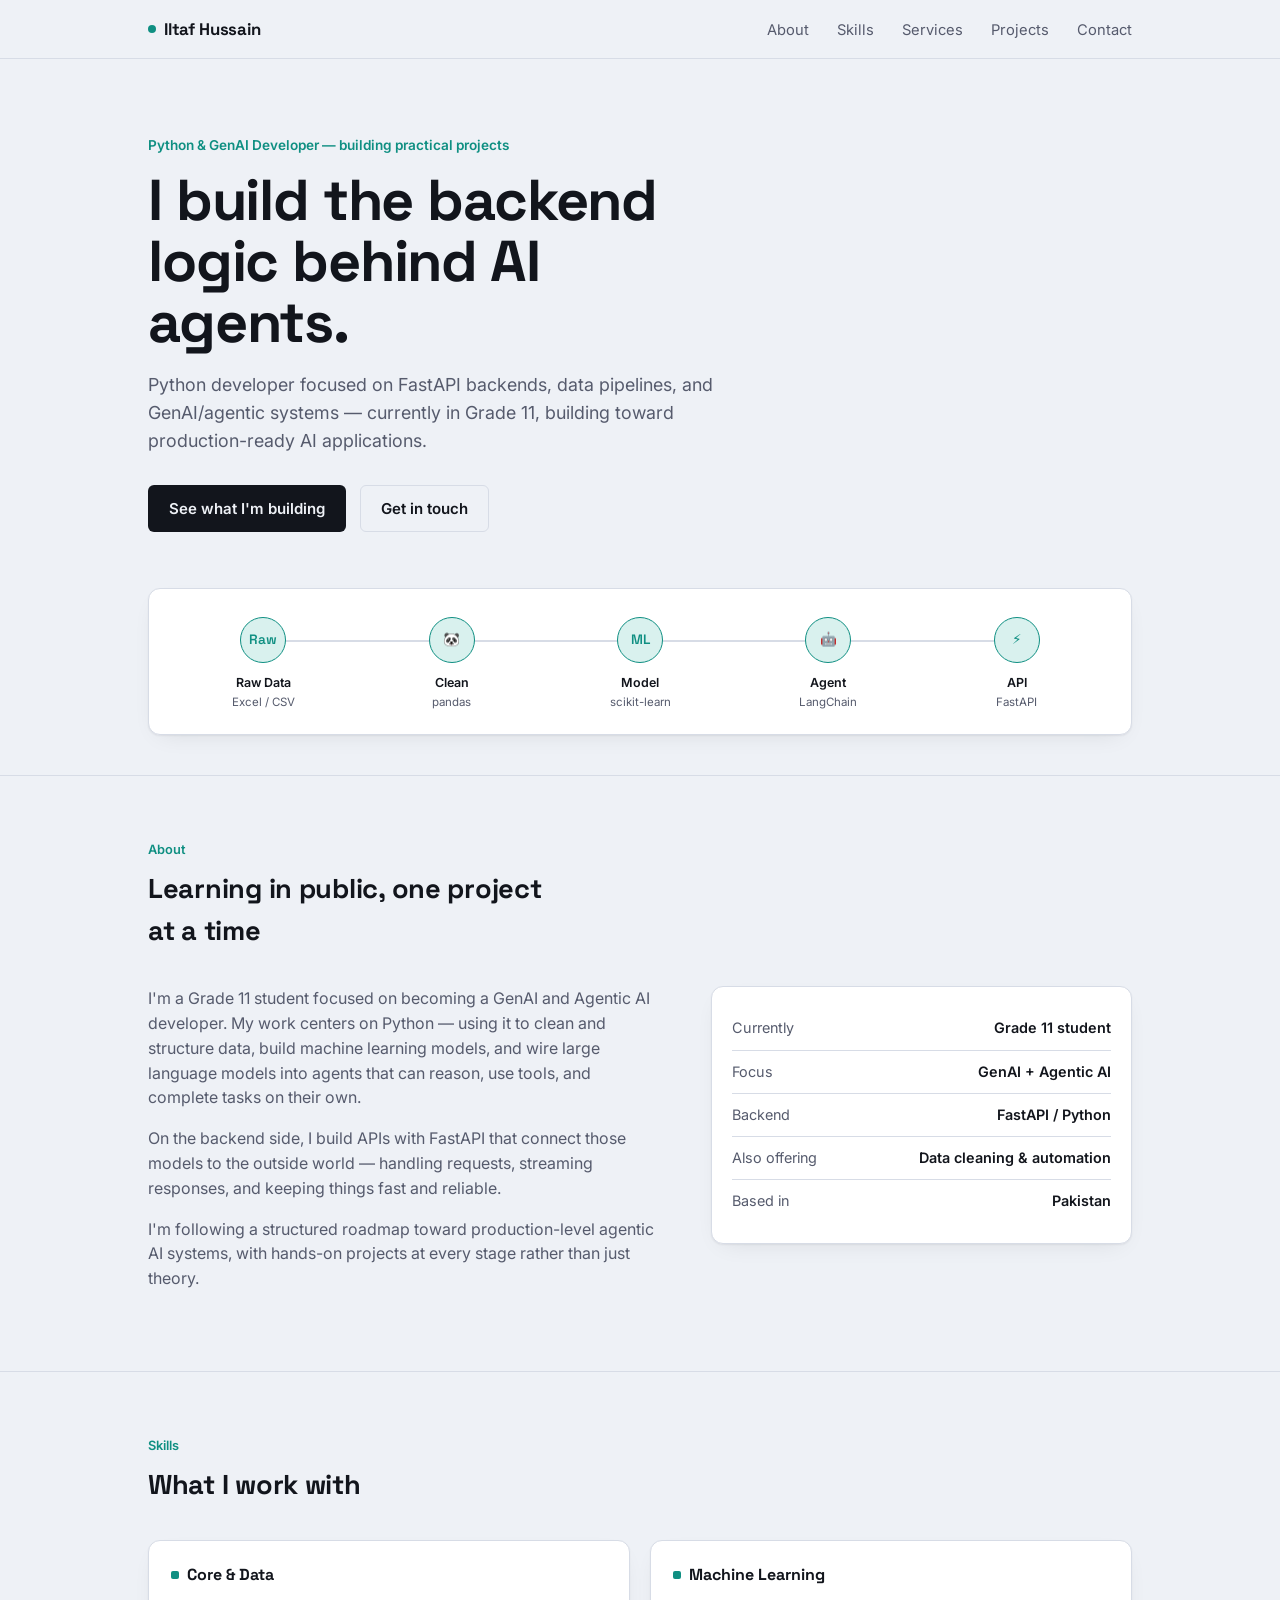
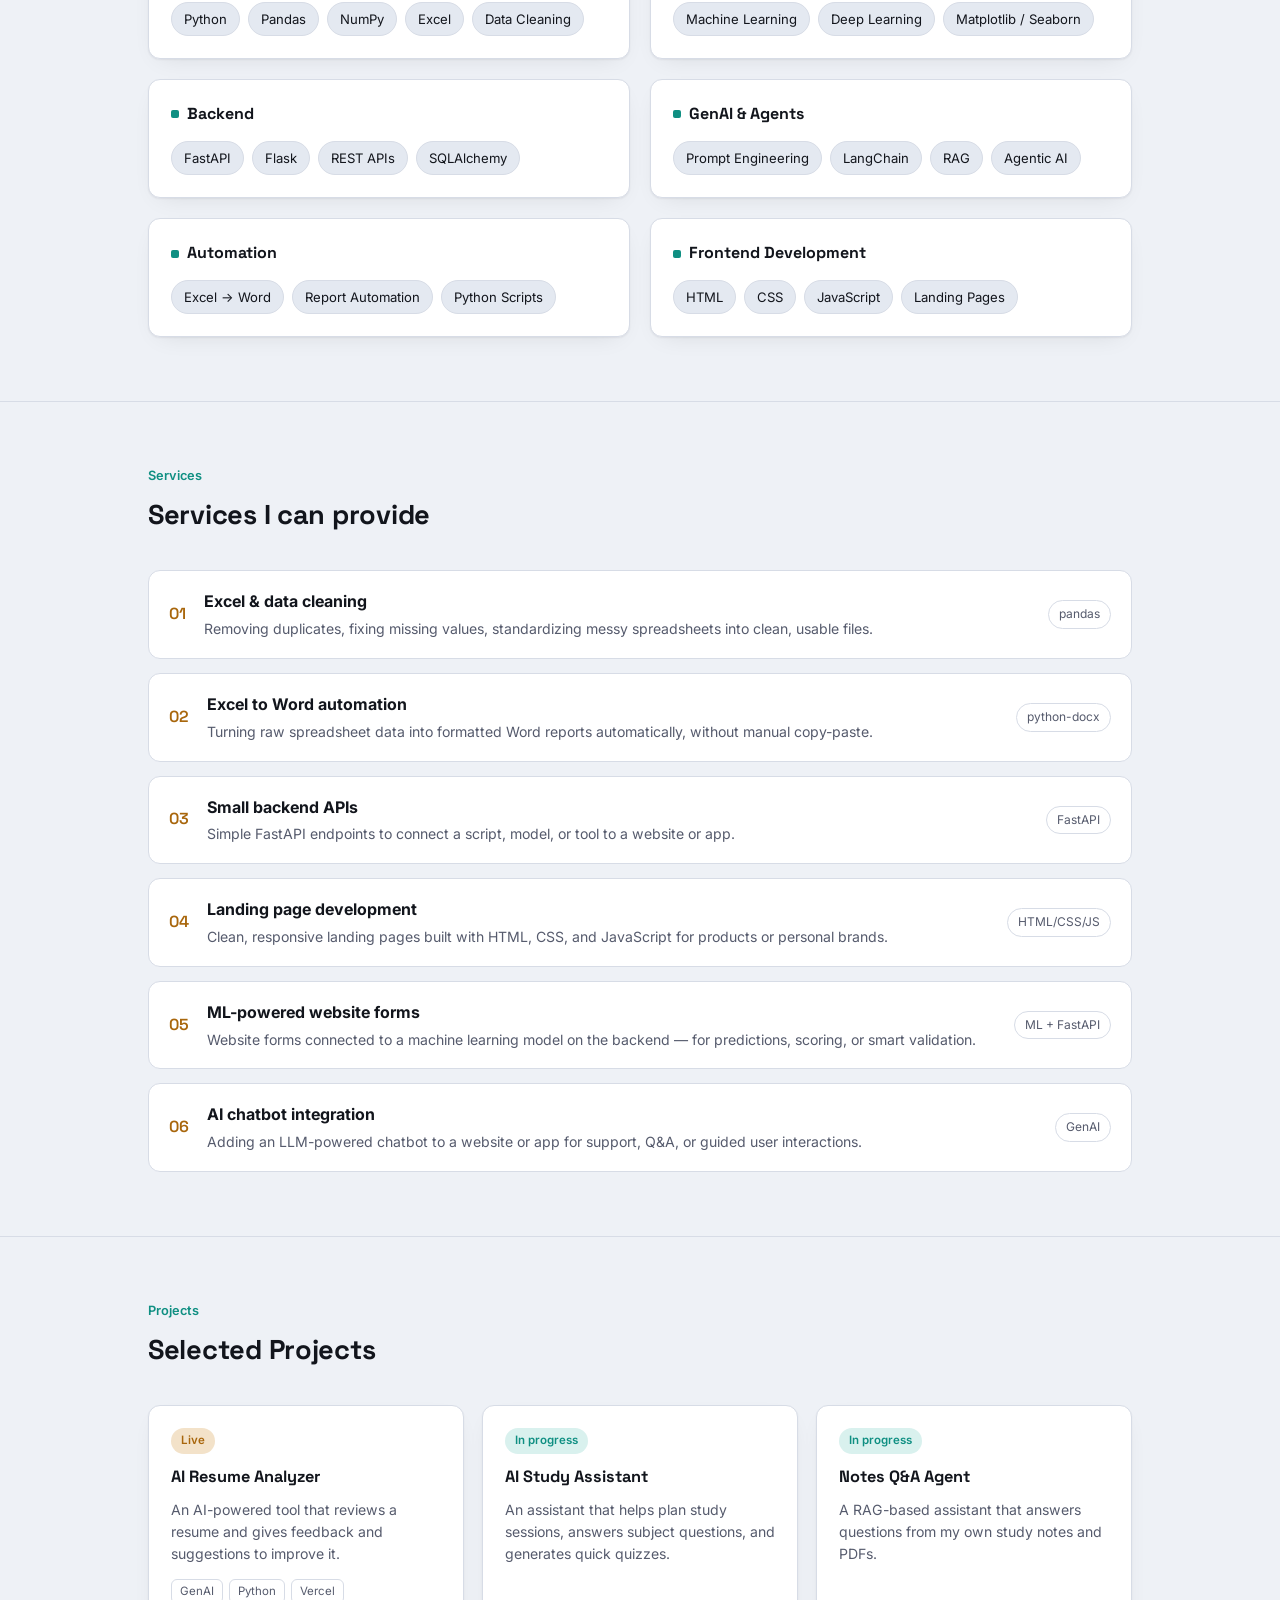
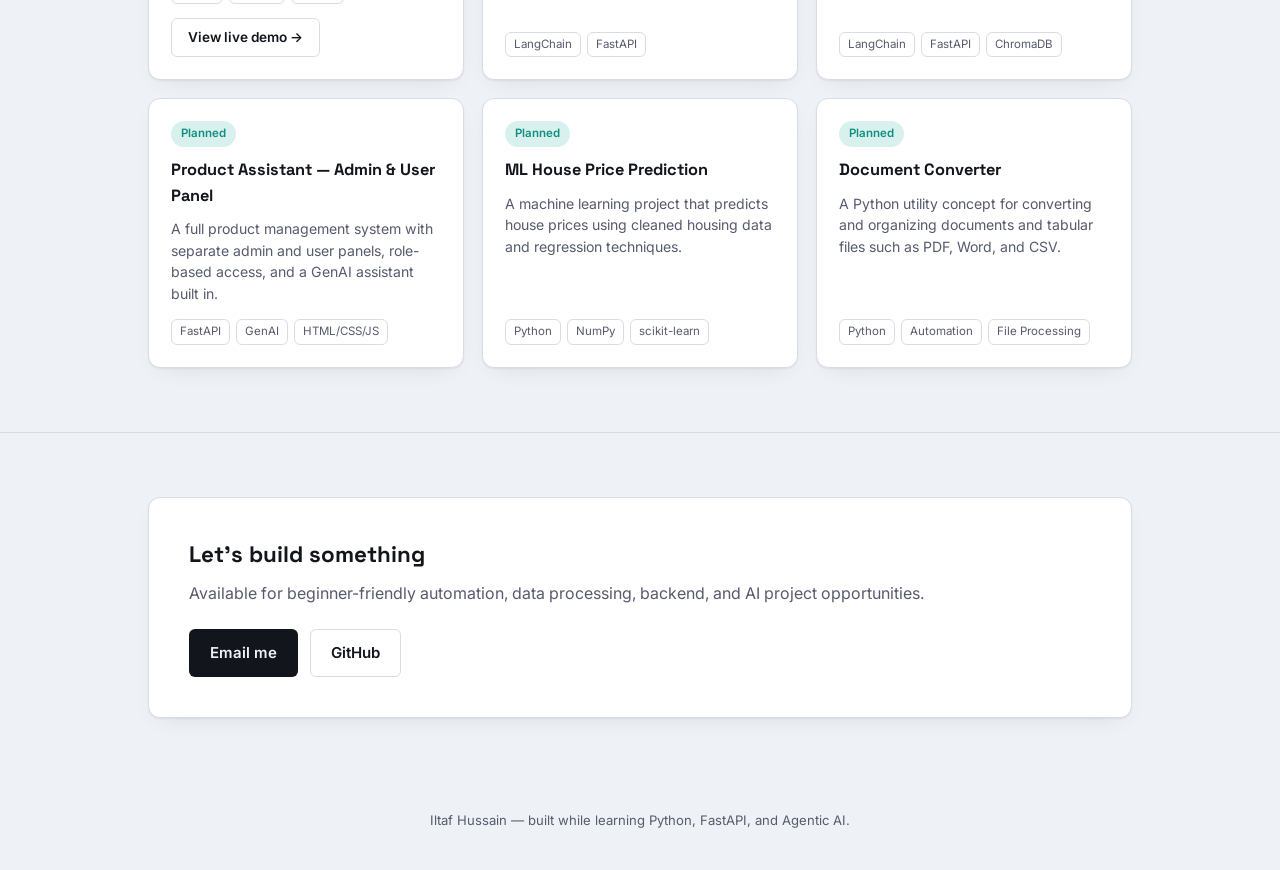
==== index.html @ 031790ad "Fix portfolio deployment" ====
<!DOCTYPE html>
<html lang="en">
<head>
<meta charset="UTF-8">
<meta name="viewport" content="width=device-width, initial-scale=1.0">
<title>Iltaf Hussain — GenAI &amp; Agentic AI Developer</title>
<link rel="preconnect" href="https://fonts.googleapis.com">
<link rel="preconnect" href="https://fonts.gstatic.com" crossorigin>
<link href="https://fonts.googleapis.com/css2?family=Space+Grotesk:wght@500;600;700&family=Inter:wght@400;500;600&display=swap" rel="stylesheet">
  <link rel="stylesheet" href="css/style.css">

</head>
<body>

<header class="site-nav">
  <div class="nav-row">
    <a href="#top" class="nav-mark"><span class="dot"></span>Iltaf Hussain</a>
    <ul class="nav-links" aria-label="Main navigation">
      <li><a href="#about">About</a></li>
      <li><a href="#skills">Skills</a></li>
      <li><a href="#services">Services</a></li>
      <li><a href="#projects">Projects</a></li>
      <li><a href="#contact">Contact</a></li>
    </ul>
  </div>
</header>

<main id="top">

  <section class="hero">
    <div class="wrap">
      <p class="hero-kicker">Python &amp; GenAI Developer — building practical projects</p>
      <h1>I build the backend logic behind AI agents.</h1>
      <p class="lede">Python developer focused on FastAPI backends, data pipelines, and GenAI/agentic systems — currently in Grade 11, building toward production-ready AI applications.</p>
      <div class="hero-cta">
        <a href="#projects" class="btn btn-primary">See what I'm building</a>
        <a href="#contact" class="btn btn-ghost">Get in touch</a>
      </div>

      <div class="pipeline" role="img" aria-label="Pipeline: raw data cleaned with pandas, modeled with machine learning, reasoned over by an AI agent, served through a FastAPI endpoint, delivered as output.">
        <div class="pipeline-track">
          <div class="pnode on">
            <div class="pipeline-line"><span class="pulse"></span></div>
            <div class="badge">Raw</div>
            <div class="label">Raw Data</div>
            <div class="sub">Excel / CSV</div>
          </div>
          <div class="pnode on">
            <div class="pipeline-line"><span class="pulse"></span></div>
            <div class="badge">🐼</div>
            <div class="label">Clean</div>
            <div class="sub">pandas</div>
          </div>
          <div class="pnode on">
            <div class="pipeline-line"><span class="pulse"></span></div>
            <div class="badge">ML</div>
            <div class="label">Model</div>
            <div class="sub">scikit-learn</div>
          </div>
          <div class="pnode on">
            <div class="pipeline-line"><span class="pulse"></span></div>
            <div class="badge">🤖</div>
            <div class="label">Agent</div>
            <div class="sub">LangChain</div>
          </div>
          <div class="pnode on">
            <div class="badge">⚡</div>
            <div class="label">API</div>
            <div class="sub">FastAPI</div>
          </div>
        </div>
      </div>
    </div>
  </section>

  <section id="about">
    <div class="wrap">
      <p class="eyebrow">About</p>
      <h2 class="sec-title">Learning in public, one project at a time</h2>
      <div class="about-grid">
        <div>
          <p>I'm a Grade 11 student focused on becoming a GenAI and Agentic AI developer. My work centers on Python — using it to clean and structure data, build machine learning models, and wire large language models into agents that can reason, use tools, and complete tasks on their own.</p>
          <p>On the backend side, I build APIs with FastAPI that connect those models to the outside world — handling requests, streaming responses, and keeping things fast and reliable.</p>
          <p>I'm following a structured roadmap toward production-level agentic AI systems, with hands-on projects at every stage rather than just theory.</p>
        </div>
        <div class="stat-card">
          <div class="stat-row"><span>Currently</span><span>Grade 11 student</span></div>
          <div class="stat-row"><span>Focus</span><span>GenAI + Agentic AI</span></div>
          <div class="stat-row"><span>Backend</span><span>FastAPI / Python</span></div>
          <div class="stat-row"><span>Also offering</span><span>Data cleaning &amp; automation</span></div>
          <div class="stat-row"><span>Based in</span><span>Pakistan</span></div>
        </div>
      </div>
    </div>
  </section>
  
  <section id="skills">
    <div class="wrap">
      <p class="eyebrow">Skills</p>
      <h2 class="sec-title">What I work with</h2>
      <div class="skill-groups">
        <div class="skill-card">
          <h3><span class="ico"></span>Core &amp; Data</h3>
          <div class="chip-row">
            <span class="chip">Python</span>
            <span class="chip">Pandas</span>
            <span class="chip">NumPy</span>
            <span class="chip">Excel</span>
            <span class="chip">Data Cleaning</span>
          </div>
        </div>
        <div class="skill-card">
          <h3><span class="ico"></span>Machine Learning</h3>
          <div class="chip-row">
            <span class="chip">Machine Learning</span>
            <span class="chip">Deep Learning</span>
            <span class="chip">Matplotlib / Seaborn</span>
          </div>
        </div>
        <div class="skill-card">
          <h3><span class="ico"></span>Backend</h3>
          <div class="chip-row">
            <span class="chip">FastAPI</span>
            <span class="chip">Flask</span>
            <span class="chip">REST APIs</span>
            <span class="chip">SQLAlchemy</span>
          </div>
        </div>
        <div class="skill-card">
          <h3><span class="ico"></span>GenAI &amp; Agents</h3>
          <div class="chip-row">
            <span class="chip">Prompt Engineering</span>
            <span class="chip">LangChain</span>
            <span class="chip">RAG</span>
            <span class="chip">Agentic AI</span>
          </div>
        </div>
        <div class="skill-card">
          <h3><span class="ico"></span>Automation</h3>
          <div class="chip-row">
            <span class="chip">Excel → Word</span>
            <span class="chip">Report Automation</span>
            <span class="chip">Python Scripts</span>
          </div>
        </div>
        <div class="skill-card">
          <h3><span class="ico"></span>Frontend Development</h3>
          <div class="chip-row">
            <span class="chip">HTML</span>
            <span class="chip">CSS</span>
            <span class="chip">JavaScript</span>
            <span class="chip">Landing Pages</span>
          </div>
        </div>
      </div>
    </div>
  </section>

 <section id="services">
    <div class="wrap">
      <p class="eyebrow">Services</p>
      <h2 class="sec-title">Services I can provide</h2>
      <div class="service-list">
        <div class="service-row">
          <span class="num">01</span>
          <div>
            <h4>Excel &amp; data cleaning</h4>
            <p>Removing duplicates, fixing missing values, standardizing messy spreadsheets into clean, usable files.</p>
          </div>
          <span class="tag">pandas</span>
        </div>
        <div class="service-row">
          <span class="num">02</span>
          <div>
            <h4>Excel to Word automation</h4>
            <p>Turning raw spreadsheet data into formatted Word reports automatically, without manual copy-paste.</p>
          </div>
          <span class="tag">python-docx</span>
        </div>
        <div class="service-row">
          <span class="num">03</span>
          <div>
            <h4>Small backend APIs</h4>
            <p>Simple FastAPI endpoints to connect a script, model, or tool to a website or app.</p>
          </div>
          <span class="tag">FastAPI</span>
        </div>
        <div class="service-row">
          <span class="num">04</span>
          <div>
            <h4>Landing page development</h4>
            <p>Clean, responsive landing pages built with HTML, CSS, and JavaScript for products or personal brands.</p>
          </div>
          <span class="tag">HTML/CSS/JS</span>
        </div>
        <div class="service-row">
          <span class="num">05</span>
          <div>
            <h4>ML-powered website forms</h4>
            <p>Website forms connected to a machine learning model on the backend — for predictions, scoring, or smart validation.</p>
          </div>
          <span class="tag">ML + FastAPI</span>
        </div>
        <div class="service-row">
          <span class="num">06</span>
          <div>
            <h4>AI chatbot integration</h4>
            <p>Adding an LLM-powered chatbot to a website or app for support, Q&amp;A, or guided user interactions.</p>
          </div>
          <span class="tag">GenAI</span>
        </div>
      </div>
    </div>
  </section>
 <section id="projects">
    <div class="wrap">
      <p class="eyebrow">Projects</p>
      <h2 class="sec-title">Selected Projects</h2>
      <div class="project-grid">
        <div class="project-card">
          <span class="project-status" style="color:var(--accent);background:var(--accent-soft);">Live</span>
          <h4>AI Resume Analyzer</h4>
          <p>An AI-powered tool that reviews a resume and gives feedback and suggestions to improve it.</p>
          <div class="project-stack"><span>GenAI</span><span>Python</span><span>Vercel</span></div>
          <a href="https://ai-resume-analyzer-iltaf.vercel.app/" target="_blank" rel="noopener" class="btn btn-ghost" style="margin-top:4px; align-self:flex-start; padding:8px 16px; font-size:0.85rem;">View live demo →</a>
        </div>
        <div class="project-card">
          <span class="project-status">In progress</span>
          <h4>AI Study Assistant</h4>
          <p>An assistant that helps plan study sessions, answers subject questions, and generates quick quizzes.</p>
          <div class="project-stack"><span>LangChain</span><span>FastAPI</span></div>
        </div>
        <div class="project-card">
          <span class="project-status">In progress</span>
          <h4>Notes Q&amp;A Agent</h4>
          <p>A RAG-based assistant that answers questions from my own study notes and PDFs.</p>
          <div class="project-stack"><span>LangChain</span><span>FastAPI</span><span>ChromaDB</span></div>
        </div>
<div class="project-card">
          <span class="project-status">Planned</span>
          <h4>Product Assistant — Admin &amp; User Panel</h4>
          <p>A full product management system with separate admin and user panels, role-based access, and a GenAI assistant built in.</p>
          <div class="project-stack"><span>FastAPI</span><span>GenAI</span><span>HTML/CSS/JS</span></div>
        </div>

        <div class="project-card">
          <span class="project-status">Planned</span>
          <h4>ML House Price Prediction</h4>
          <p>A machine learning project that predicts house prices using cleaned housing data and regression techniques.</p>
          <div class="project-stack"><span>Python</span><span>NumPy</span><span>scikit-learn</span></div>
        </div>
        <div class="project-card">
          <span class="project-status">Planned</span>
          <h4>Document Converter</h4>
          <p>A Python utility concept for converting and organizing documents and tabular files such as PDF, Word, and CSV.</p>
          <div class="project-stack"><span>Python</span><span>Automation</span><span>File Processing</span></div>
        </div>
      </div>
    </div>
  </section>

  <section id="contact">
    <div class="wrap">
      <div class="contact-box">
        <div>
          <h3>Let's build something</h3>
          <p>Available for beginner-friendly automation, data processing, backend, and AI project opportunities.</p>
        </div>
        <div class="contact-links">
          <a href="mailto:iltafshahni@gmail.com" class="btn btn-primary">Email me</a>
          <a href="https://github.com/iltaf-ai" target="_blank" rel="noopener" class="btn btn-ghost">GitHub</a>
        </div>
      </div>
    </div>
  </section>

</main>
<footer>
  Iltaf Hussain — built while learning Python, FastAPI, and Agentic AI.
</footer>

</body>
</html>
---- css/style.css ----
:root{
  --bg:#eef1f6;
  --surface:#ffffff;
  --surface-2:#e4e9f1;
  --text:#12151c;
  --text-muted:#565b6d;
  --border:#d7dce6;
  --accent:#a8660c;
  --accent-soft:#f3e2c9;
  --agent:#0f8f82;
  --agent-soft:#d9f1ee;
  --font-display:'Space Grotesk', 'Segoe UI', system-ui, sans-serif;
  --font-body:'Inter', 'Segoe UI', system-ui, sans-serif;
  --radius-sm:6px;
  --radius-md:12px;
  --shadow:0 1px 2px rgba(18,21,28,0.06), 0 8px 24px -12px rgba(18,21,28,0.12);
}

@media (prefers-color-scheme: dark){
  :root:not([data-theme="light"]){
    --bg:#10131c;
    --surface:#171b28;
    --surface-2:#1f2436;
    --text:#eef0f5;
    --text-muted:#9298ac;
    --border:#2a3044;
    --accent:#f2a745;
    --accent-soft:#3a2c14;
    --agent:#5cd6c5;
    --agent-soft:#12312c;
    --shadow:0 1px 2px rgba(0,0,0,0.3), 0 12px 32px -16px rgba(0,0,0,0.5);
  }
}
:root[data-theme="dark"]{
  --bg:#10131c;
  --surface:#171b28;
  --surface-2:#1f2436;
  --text:#eef0f5;
  --text-muted:#9298ac;
  --border:#2a3044;
  --accent:#f2a745;
  --accent-soft:#3a2c14;
  --agent:#5cd6c5;
  --agent-soft:#12312c;
  --shadow:0 1px 2px rgba(0,0,0,0.3), 0 12px 32px -16px rgba(0,0,0,0.5);
}

*{box-sizing:border-box;}
html{scroll-behavior:smooth;}
body{
  margin:0;
  background:var(--bg);
  color:var(--text);
  font-family:var(--font-body);
  line-height:1.55;
  -webkit-font-smoothing:antialiased;
}
img{max-width:100%;display:block;}
a{color:inherit;}
:focus-visible{outline:2px solid var(--agent);outline-offset:3px;}
@media (prefers-reduced-motion: reduce){
  *{animation-duration:0.01ms !important; animation-iteration-count:1 !important; transition-duration:0.01ms !important; scroll-behavior:auto !important;}
}

.wrap{
  max-width:1040px;
  margin:0 auto;
  padding:0 28px;
}

header.site-nav{
  position:sticky; top:0; z-index:40;
  background:color-mix(in srgb, var(--bg) 88%, transparent);
  backdrop-filter:blur(10px);
  border-bottom:1px solid var(--border);
}
.nav-row{
  display:flex; align-items:center; justify-content:space-between;
  padding:16px 28px;
  max-width:1040px; margin:0 auto;
}
.nav-mark{
  font-family:var(--font-display);
  font-weight:700; font-size:1.05rem;
  letter-spacing:-0.01em;
  text-decoration:none;
  display:flex; align-items:center; gap:8px;
}
.nav-mark .dot{width:8px;height:8px;border-radius:50%;background:var(--agent);flex:none;}
.nav-links{
  display:flex; gap:28px; list-style:none; margin:0; padding:0;
}
.nav-links a{
  text-decoration:none; font-size:0.92rem; color:var(--text-muted);
  transition:color .15s ease;
}
.nav-links a:hover{color:var(--text);}
.nav-toggle{display:none;}
@media (max-width:640px){
  .nav-links{display:none;}
}

.hero{
  padding:76px 0 40px;
}
.hero-kicker{
  font-family:var(--font-body);
  font-size:0.85rem;
  color:var(--agent);
  font-weight:600;
  margin:0 0 14px;
}
.hero h1{
  font-family:var(--font-display);
  font-size:clamp(2.3rem, 5.5vw, 3.6rem);
  line-height:1.06;
  letter-spacing:-0.02em;
  margin:0 0 18px;
  max-width:14ch;
}
.hero p.lede{
  font-size:1.12rem;
  color:var(--text-muted);
  max-width:52ch;
  margin:0 0 30px;
}
.hero-cta{
  display:flex; gap:14px; flex-wrap:wrap;
  margin-bottom:56px;
}
.btn{
  display:inline-flex; align-items:center; gap:8px;
  padding:11px 20px;
  border-radius:var(--radius-sm);
  font-size:0.94rem; font-weight:600;
  text-decoration:none;
  border:1px solid transparent;
  cursor:pointer;
  font-family:var(--font-body);
  transition:transform .12s ease, box-shadow .12s ease;
}
.btn-primary{
  background:var(--text); color:var(--bg);
}
.btn-primary:hover{transform:translateY(-1px);}
.btn-ghost{
  background:transparent; border-color:var(--border); color:var(--text);
}
.btn-ghost:hover{border-color:var(--text-muted);}

/* ============ PIPELINE DIAGRAM ============ */
.pipeline{
  border:1px solid var(--border);
  background:var(--surface);
  border-radius:var(--radius-md);
  padding:28px 20px 22px;
  box-shadow:var(--shadow);
  overflow-x:auto;
}
.pipeline-track{
  display:flex; align-items:center;
  min-width:640px;
  gap:0;
}
.pnode{
  flex:1; text-align:center; position:relative; padding:0 6px;
}
.pnode .badge{
  width:46px; height:46px; border-radius:50%;
  background:var(--surface-2);
  border:1.5px solid var(--border);
  display:flex; align-items:center; justify-content:center;
  margin:0 auto 10px;
  font-family:var(--font-display); font-weight:600; font-size:0.85rem;
  color:var(--text-muted);
  position:relative;
  z-index:2;
}
.pnode.on .badge{
  border-color:var(--agent);
  color:var(--agent);
  background:var(--agent-soft);
}
.pnode .label{
  font-size:0.78rem; font-weight:600; color:var(--text);
}
.pnode .sub{
  font-size:0.72rem; color:var(--text-muted); margin-top:2px;
}
.pipeline-line{
  position:absolute; top:23px; left:50%; width:100%; height:2px;
  background:var(--border); z-index:1;
}
.pnode:last-child .pipeline-line{display:none;}
.pipeline-line .pulse{
  position:absolute; top:-2px; left:-6px; width:6px; height:6px;
  border-radius:50%; background:var(--agent);
  opacity:0;
  animation:travel 3.2s ease-in-out infinite;
}
@keyframes travel{
  0%{opacity:0; left:-6px;}
  8%{opacity:1;}
  45%{opacity:1;}
  55%{opacity:0; left:calc(100% - 6px);}
  100%{opacity:0; left:calc(100% - 6px);}
}
.pnode:nth-child(1) .pulse{animation-delay:0s;}
.pnode:nth-child(2) .pulse{animation-delay:.55s;}
.pnode:nth-child(3) .pulse{animation-delay:1.1s;}
.pnode:nth-child(4) .pulse{animation-delay:1.65s;}
.pnode:nth-child(5) .pulse{animation-delay:2.2s;}

/* ============ SECTIONS ============ */
section{padding:64px 0;}
section + section{border-top:1px solid var(--border);}
.eyebrow{
  font-size:0.8rem; color:var(--agent); font-weight:600; margin:0 0 8px;
}
h2.sec-title{
  font-family:var(--font-display);
  font-size:1.7rem; letter-spacing:-0.01em;
  margin:0 0 34px;
  max-width:22ch;
}

/* About */
.about-grid{
  display:grid; grid-template-columns:1.1fr 0.9fr; gap:48px; align-items:start;
}
.about-grid p{color:var(--text-muted); margin:0 0 16px; max-width:56ch;}
.stat-card{
  border:1px solid var(--border); background:var(--surface);
  border-radius:var(--radius-md); padding:20px;
  box-shadow:var(--shadow);
}
.stat-row{display:flex; justify-content:space-between; padding:10px 0; border-bottom:1px solid var(--border); font-size:0.9rem;}
.stat-row:last-child{border-bottom:none;}
.stat-row span:first-child{color:var(--text-muted);}
.stat-row span:last-child{font-weight:600;}
@media (max-width:760px){
  .about-grid{grid-template-columns:1fr;}
}

/* Skills */
.skill-groups{
  display:grid; grid-template-columns:repeat(2,1fr); gap:20px;
}
.skill-card{
  border:1px solid var(--border); background:var(--surface);
  border-radius:var(--radius-md); padding:22px;
  box-shadow:var(--shadow);
}
.skill-card h3{
  font-family:var(--font-display); font-size:1rem; margin:0 0 14px;
  display:flex; align-items:center; gap:8px;
}
.skill-card h3 .ico{width:8px;height:8px;border-radius:2px;background:var(--agent);flex:none;}
.chip-row{display:flex; flex-wrap:wrap; gap:8px;}
.chip{
  font-size:0.82rem; padding:6px 12px; border-radius:999px;
  background:var(--surface-2); color:var(--text);
  border:1px solid var(--border);
}
@media (max-width:760px){
  .skill-groups{grid-template-columns:1fr;}
}

/* Services */
.service-list{
  display:grid; gap:14px;
}
.service-row{
  display:grid; grid-template-columns:auto 1fr auto; gap:18px; align-items:center;
  padding:18px 20px;
  border:1px solid var(--border); border-radius:var(--radius-md);
  background:var(--surface);
}
.service-row .num{
  font-family:var(--font-display); font-weight:600; color:var(--accent); font-size:1rem;
}
.service-row h4{margin:0 0 4px; font-size:1rem;}
.service-row p{margin:0; color:var(--text-muted); font-size:0.88rem;}
.service-row .tag{
  font-size:0.75rem; color:var(--text-muted); border:1px solid var(--border);
  padding:4px 10px; border-radius:999px; white-space:nowrap;
}

/* Projects */
.project-grid{
  display:grid; grid-template-columns:repeat(3,1fr); gap:18px;
}
.project-card{
  border:1px solid var(--border); border-radius:var(--radius-md);
  background:var(--surface); padding:22px; box-shadow:var(--shadow);
  display:flex; flex-direction:column; gap:10px;
}
.project-status{
  font-size:0.72rem; font-weight:600; color:var(--agent);
  background:var(--agent-soft); padding:4px 10px; border-radius:999px;
  width:fit-content;
}
.project-card h4{margin:0; font-size:1.02rem; font-family:var(--font-display);}
.project-card p{margin:0; color:var(--text-muted); font-size:0.88rem; flex:1;}
.project-stack{display:flex; flex-wrap:wrap; gap:6px; margin-top:4px;}
.project-stack span{
  font-size:0.72rem; color:var(--text-muted); border:1px solid var(--border);
  padding:3px 8px; border-radius:6px;
}
@media (max-width:760px){
  .project-grid{grid-template-columns:1fr;}
}

/* Contact */
.contact-box{
  border:1px solid var(--border); border-radius:var(--radius-md);
  background:var(--surface); padding:40px; box-shadow:var(--shadow);
  display:flex; justify-content:space-between; align-items:center; gap:24px; flex-wrap:wrap;
}
.contact-box h3{
  font-family:var(--font-display); font-size:1.4rem; margin:0 0 8px; max-width:16ch;
}
.contact-box p{margin:0; color:var(--text-muted);}
.contact-links{display:flex; gap:12px; flex-wrap:wrap;}

footer{
  padding:28px 0 40px;
  text-align:center;
  color:var(--text-muted);
  font-size:0.82rem;
}
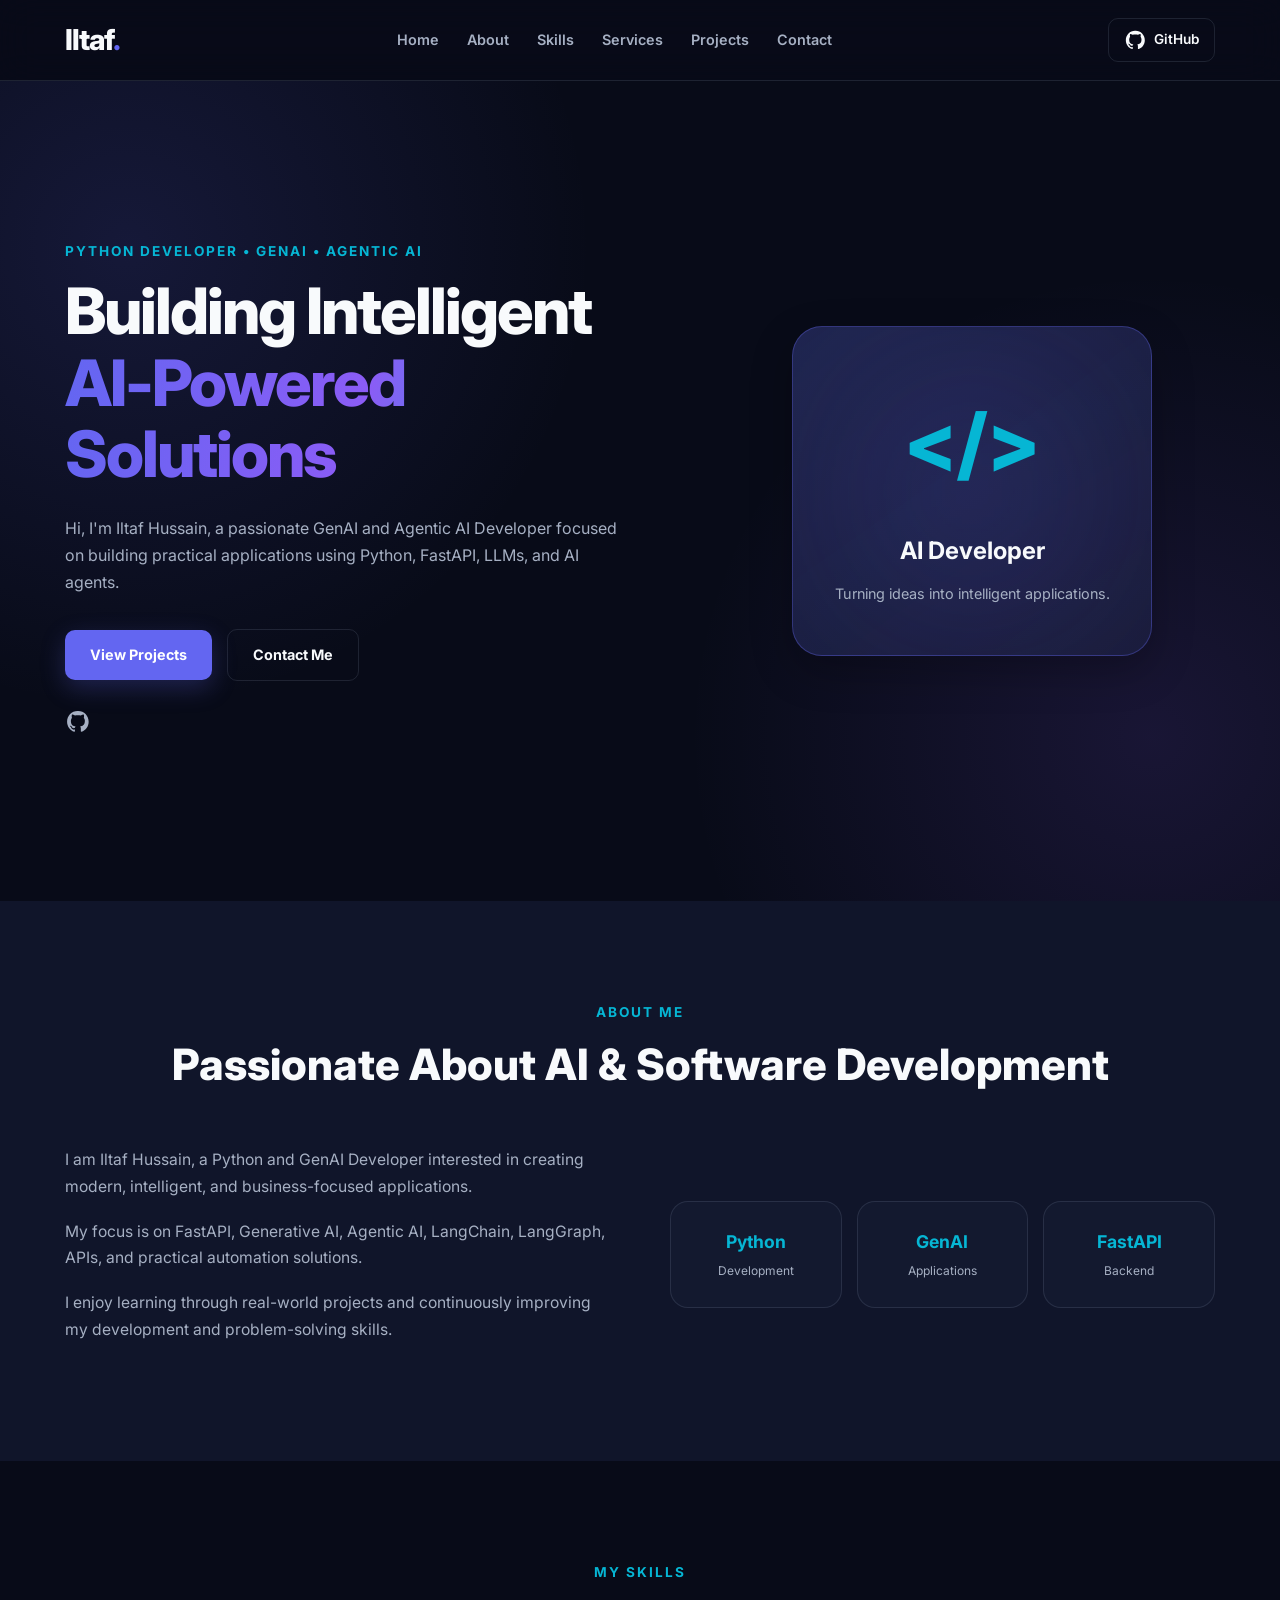
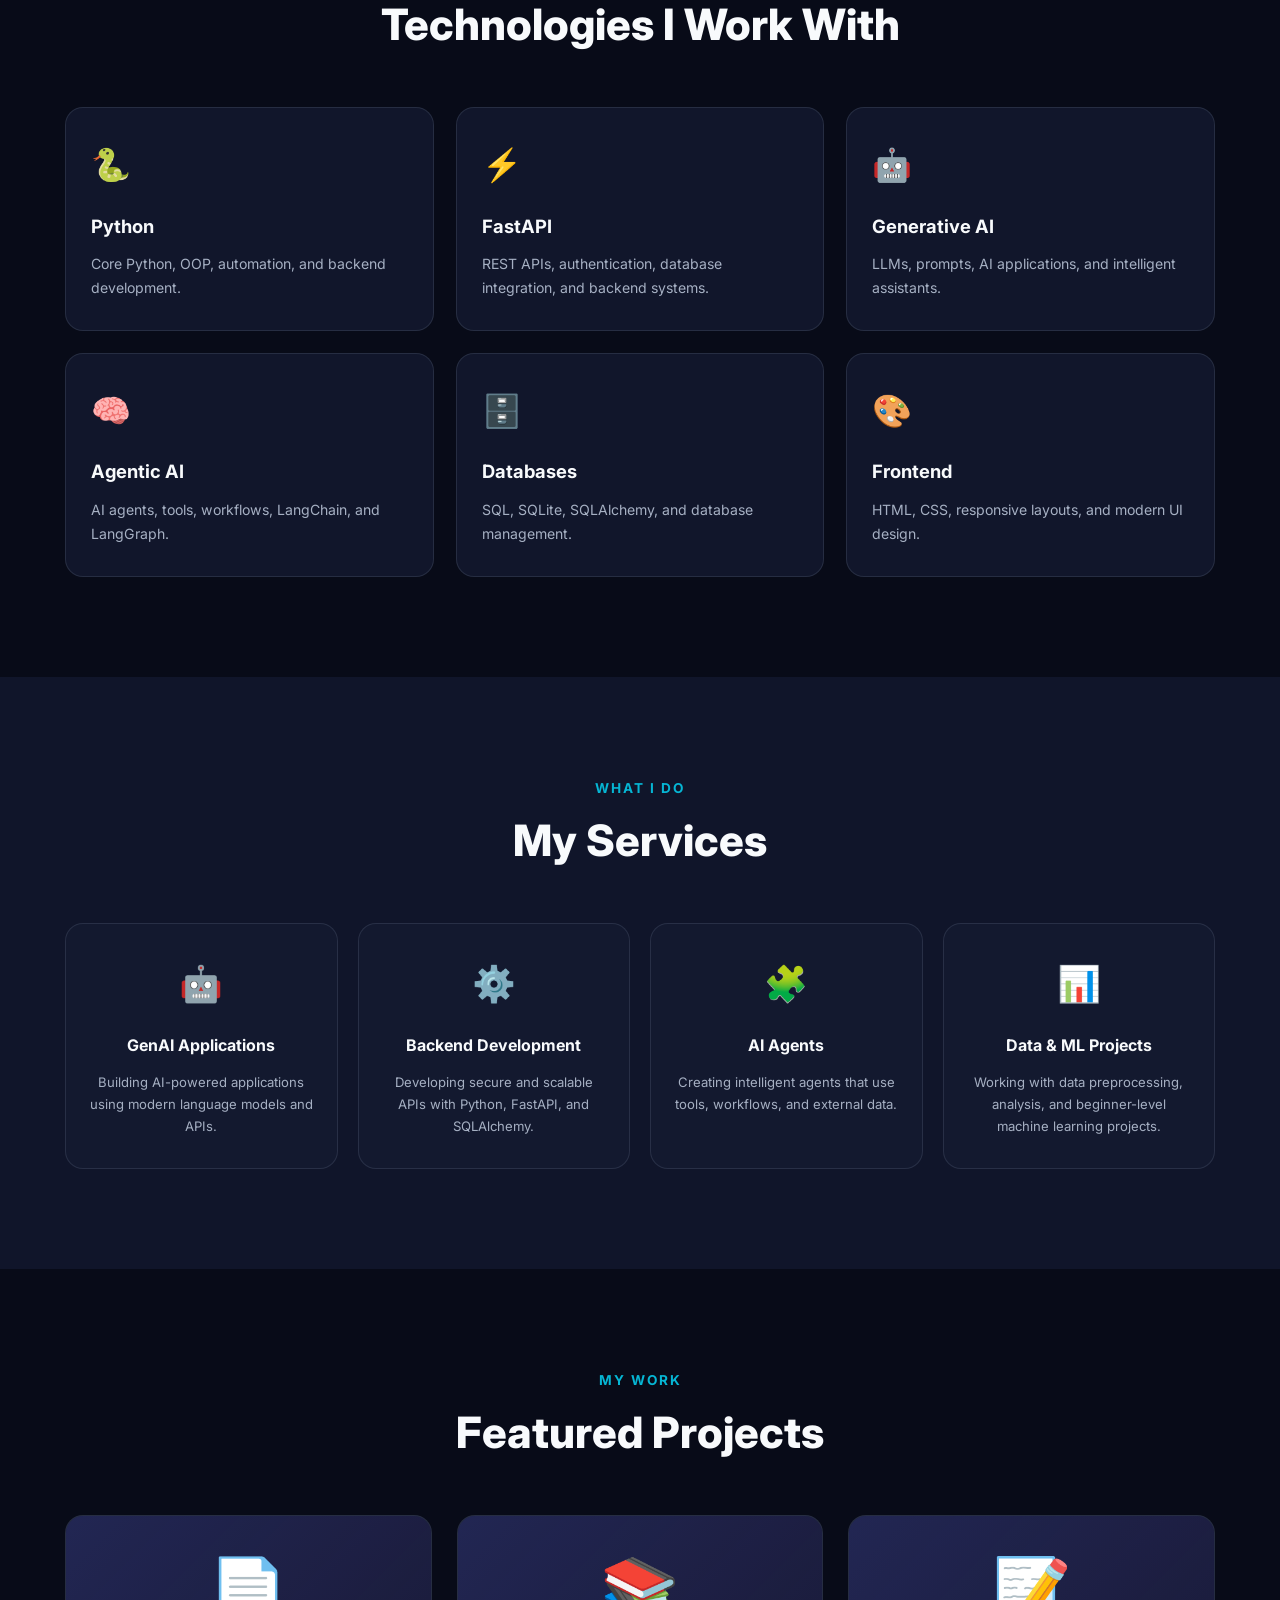
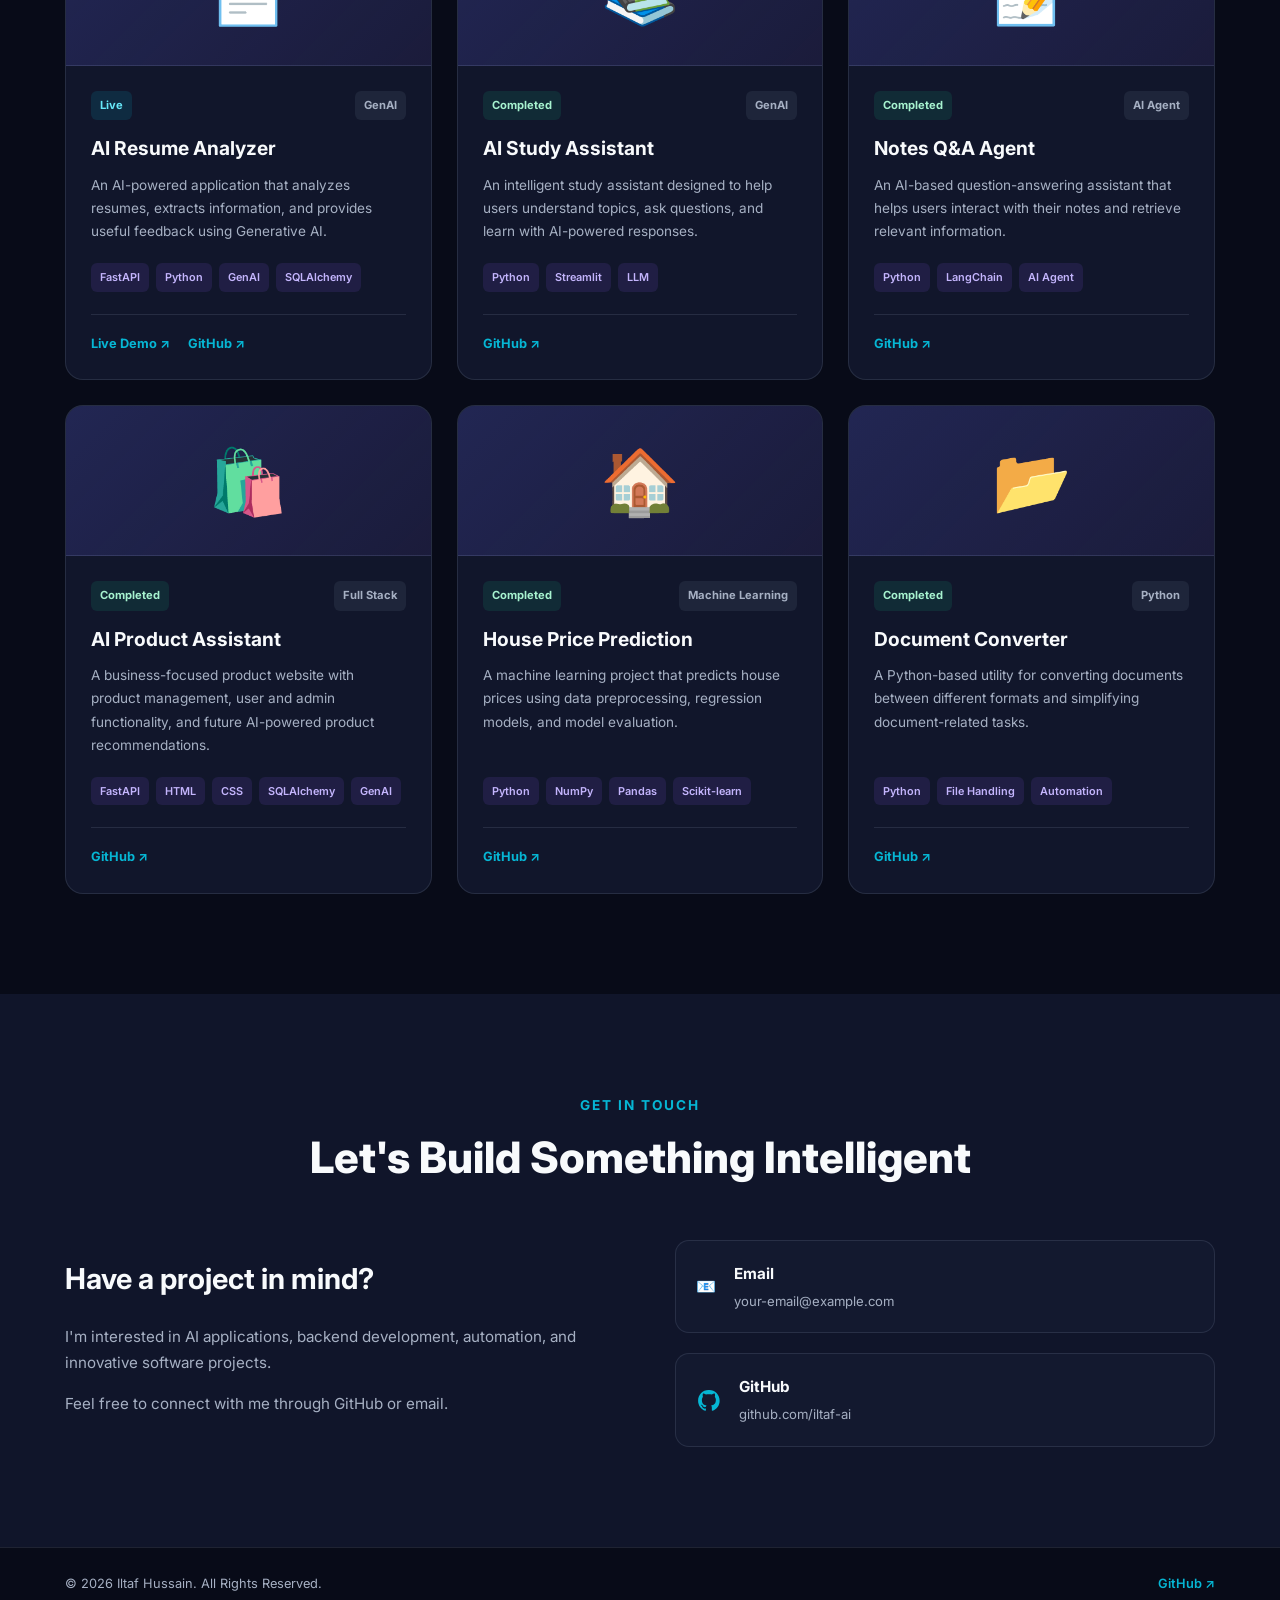
==== commit 966249d1: "protfolio Updates" ====
--- a/index.html
+++ b/index.html
@@ -1,283 +1,713 @@
 <!DOCTYPE html>
 <html lang="en">
 <head>
-<meta charset="UTF-8">
-<meta name="viewport" content="width=device-width, initial-scale=1.0">
-<title>Iltaf Hussain — GenAI &amp; Agentic AI Developer</title>
-<link rel="preconnect" href="https://fonts.googleapis.com">
-<link rel="preconnect" href="https://fonts.gstatic.com" crossorigin>
-<link href="https://fonts.googleapis.com/css2?family=Space+Grotesk:wght@500;600;700&family=Inter:wght@400;500;600&display=swap" rel="stylesheet">
-  <link rel="stylesheet" href="css/style.css">
-
+    <meta charset="UTF-8">
+    <meta name="viewport" content="width=device-width, initial-scale=1.0">
+
+    <title>Iltaf Hussain — GenAI & Agentic AI Developer</title>
+
+    <link rel="stylesheet" href="css/style.css">
+
+    <link rel="preconnect" href="https://fonts.googleapis.com">
+    <link rel="preconnect" href="https://fonts.gstatic.com" crossorigin>
+    <link href="https://fonts.googleapis.com/css2?family=Inter:wght@400;500;600;700;800&display=swap" rel="stylesheet">
 </head>
+
 <body>
 
-<header class="site-nav">
-  <div class="nav-row">
-    <a href="#top" class="nav-mark"><span class="dot"></span>Iltaf Hussain</a>
-    <ul class="nav-links" aria-label="Main navigation">
-      <li><a href="#about">About</a></li>
-      <li><a href="#skills">Skills</a></li>
-      <li><a href="#services">Services</a></li>
-      <li><a href="#projects">Projects</a></li>
-      <li><a href="#contact">Contact</a></li>
-    </ul>
-  </div>
-</header>
-
-<main id="top">
-
-  <section class="hero">
-    <div class="wrap">
-      <p class="hero-kicker">Python &amp; GenAI Developer — building practical projects</p>
-      <h1>I build the backend logic behind AI agents.</h1>
-      <p class="lede">Python developer focused on FastAPI backends, data pipelines, and GenAI/agentic systems — currently in Grade 11, building toward production-ready AI applications.</p>
-      <div class="hero-cta">
-        <a href="#projects" class="btn btn-primary">See what I'm building</a>
-        <a href="#contact" class="btn btn-ghost">Get in touch</a>
-      </div>
-
-      <div class="pipeline" role="img" aria-label="Pipeline: raw data cleaned with pandas, modeled with machine learning, reasoned over by an AI agent, served through a FastAPI endpoint, delivered as output.">
-        <div class="pipeline-track">
-          <div class="pnode on">
-            <div class="pipeline-line"><span class="pulse"></span></div>
-            <div class="badge">Raw</div>
-            <div class="label">Raw Data</div>
-            <div class="sub">Excel / CSV</div>
-          </div>
-          <div class="pnode on">
-            <div class="pipeline-line"><span class="pulse"></span></div>
-            <div class="badge">🐼</div>
-            <div class="label">Clean</div>
-            <div class="sub">pandas</div>
-          </div>
-          <div class="pnode on">
-            <div class="pipeline-line"><span class="pulse"></span></div>
-            <div class="badge">ML</div>
-            <div class="label">Model</div>
-            <div class="sub">scikit-learn</div>
-          </div>
-          <div class="pnode on">
-            <div class="pipeline-line"><span class="pulse"></span></div>
-            <div class="badge">🤖</div>
-            <div class="label">Agent</div>
-            <div class="sub">LangChain</div>
-          </div>
-          <div class="pnode on">
-            <div class="badge">⚡</div>
-            <div class="label">API</div>
-            <div class="sub">FastAPI</div>
-          </div>
+    <!-- Navigation -->
+    <header class="header">
+        <nav class="navbar container">
+
+            <a href="#home" class="logo">
+                Iltaf<span>.</span>
+            </a>
+
+            <ul class="nav-links">
+                <li><a href="#home">Home</a></li>
+                <li><a href="#about">About</a></li>
+                <li><a href="#skills">Skills</a></li>
+                <li><a href="#services">Services</a></li>
+                <li><a href="#projects">Projects</a></li>
+                <li><a href="#contact">Contact</a></li>
+            </ul>
+
+            <a href="https://github.com/iltaf-ai"
+               target="_blank"
+               rel="noopener noreferrer"
+               class="github-link"
+               aria-label="GitHub Profile">
+
+                <svg width="22" height="22" viewBox="0 0 24 24" fill="currentColor">
+                    <path d="M12 2C6.48 2 2 6.58 2 12.22C2 16.74 4.87 20.57 8.84 21.93C9.34 22.03 9.52 21.71 9.52 21.43V19.7C6.73 20.33 6.14 18.32 6.14 18.32C5.69 17.13 5.03 16.81 5.03 16.81C4.12 16.17 5.1 16.19 5.1 16.19C6.1 16.26 6.63 17.25 6.63 17.25C7.52 18.82 8.97 18.37 9.56 18.1C9.65 17.43 9.91 16.98 10.2 16.72C7.98 16.46 5.64 15.58 5.64 11.32C5.64 10.1 6.06 9.1 6.66 8.32C6.55 8.05 6.18 6.92 6.76 5.38C6.76 5.38 7.73 5.06 9.52 6.31C10.44 6.05 11.4 5.92 12.36 5.92C13.32 5.92 14.28 6.05 15.2 6.31C16.99 5.06 17.96 5.38 17.96 5.38C18.54 6.92 18.17 8.05 18.06 8.32C18.66 9.1 19.08 10.1 19.08 11.32C19.08 15.59 16.73 16.45 14.51 16.71C14.87 17.03 15.19 17.67 15.19 18.65V21.43C15.19 21.71 15.37 22.04 15.88 21.93C19.84 20.57 22.71 16.74 22.71 12.22C22.71 6.58 18.23 2 12.71 2H12Z"/>
+                </svg>
+
+                GitHub
+            </a>
+
+        </nav>
+    </header>
+
+
+    <!-- Hero Section -->
+    <section id="home" class="hero section">
+
+        <div class="container hero-content">
+
+            <div class="hero-text">
+
+                <p class="hero-tag">
+                    Python Developer • GenAI • Agentic AI
+                </p>
+
+                <h1>
+                    Building Intelligent
+                    <span>AI-Powered Solutions</span>
+                </h1>
+
+                <p class="hero-description">
+                    Hi, I'm Iltaf Hussain, a passionate GenAI and Agentic AI
+                    Developer focused on building practical applications using
+                    Python, FastAPI, LLMs, and AI agents.
+                </p>
+
+                <div class="hero-buttons">
+
+                    <a href="#projects" class="btn primary-btn">
+                        View Projects
+                    </a>
+
+                    <a href="#contact" class="btn secondary-btn">
+                        Contact Me
+                    </a>
+
+                </div>
+
+                <div class="hero-socials">
+
+                    <a href="https://github.com/iltaf-ai"
+                       target="_blank"
+                       rel="noopener noreferrer"
+                       aria-label="GitHub">
+
+                        <svg width="25" height="25" viewBox="0 0 24 24" fill="currentColor">
+                            <path d="M12 2C6.48 2 2 6.58 2 12.22C2 16.74 4.87 20.57 8.84 21.93C9.34 22.03 9.52 21.71 9.52 21.43V19.7C6.73 20.33 6.14 18.32 6.14 18.32C5.69 17.13 5.03 16.81 5.03 16.81C4.12 16.17 5.1 16.19 5.1 16.19C6.1 16.26 6.63 17.25 6.63 17.25C7.52 18.82 8.97 18.37 9.56 18.1C9.65 17.43 9.91 16.98 10.2 16.72C7.98 16.46 5.64 15.58 5.64 11.32C5.64 10.1 6.06 9.1 6.66 8.32C6.55 8.05 6.18 6.92 6.76 5.38C6.76 5.38 7.73 5.06 9.52 6.31C10.44 6.05 11.4 5.92 12.36 5.92C13.32 5.92 14.28 6.05 15.2 6.31C16.99 5.06 17.96 5.38 17.96 5.38C18.54 6.92 18.17 8.05 18.06 8.32C18.66 9.1 19.08 10.1 19.08 11.32C19.08 15.59 16.73 16.45 14.51 16.71C14.87 17.03 15.19 17.67 15.19 18.65V21.43C15.19 21.71 15.37 22.04 15.88 21.93C19.84 20.57 22.71 16.74 22.71 12.22C22.71 6.58 18.23 2 12.71 2H12Z"/>
+                        </svg>
+
+                    </a>
+
+                </div>
+
+            </div>
+
+            <div class="hero-image">
+
+                <div class="hero-card">
+                    <span class="code-symbol">&lt;/&gt;</span>
+                    <h3>AI Developer</h3>
+                    <p>Turning ideas into intelligent applications.</p>
+                </div>
+
+            </div>
+
         </div>
-      </div>
-    </div>
-  </section>
-
-  <section id="about">
-    <div class="wrap">
-      <p class="eyebrow">About</p>
-      <h2 class="sec-title">Learning in public, one project at a time</h2>
-      <div class="about-grid">
-        <div>
-          <p>I'm a Grade 11 student focused on becoming a GenAI and Agentic AI developer. My work centers on Python — using it to clean and structure data, build machine learning models, and wire large language models into agents that can reason, use tools, and complete tasks on their own.</p>
-          <p>On the backend side, I build APIs with FastAPI that connect those models to the outside world — handling requests, streaming responses, and keeping things fast and reliable.</p>
-          <p>I'm following a structured roadmap toward production-level agentic AI systems, with hands-on projects at every stage rather than just theory.</p>
+
+    </section>
+
+
+    <!-- About Section -->
+    <section id="about" class="about section">
+
+        <div class="container">
+
+            <div class="section-heading">
+                <p class="section-tag">About Me</p>
+                <h2>Passionate About AI & Software Development</h2>
+            </div>
+
+            <div class="about-content">
+
+                <div class="about-text">
+
+                    <p>
+                        I am Iltaf Hussain, a Python and GenAI Developer
+                        interested in creating modern, intelligent, and
+                        business-focused applications.
+                    </p>
+
+                    <p>
+                        My focus is on FastAPI, Generative AI, Agentic AI,
+                        LangChain, LangGraph, APIs, and practical automation
+                        solutions.
+                    </p>
+
+                    <p>
+                        I enjoy learning through real-world projects and
+                        continuously improving my development and problem-solving
+                        skills.
+                    </p>
+
+                </div>
+
+                <div class="about-stats">
+
+                    <div class="stat-card">
+                        <h3>Python</h3>
+                        <p>Development</p>
+                    </div>
+
+                    <div class="stat-card">
+                        <h3>GenAI</h3>
+                        <p>Applications</p>
+                    </div>
+
+                    <div class="stat-card">
+                        <h3>FastAPI</h3>
+                        <p>Backend</p>
+                    </div>
+
+                </div>
+
+            </div>
+
         </div>
-        <div class="stat-card">
-          <div class="stat-row"><span>Currently</span><span>Grade 11 student</span></div>
-          <div class="stat-row"><span>Focus</span><span>GenAI + Agentic AI</span></div>
-          <div class="stat-row"><span>Backend</span><span>FastAPI / Python</span></div>
-          <div class="stat-row"><span>Also offering</span><span>Data cleaning &amp; automation</span></div>
-          <div class="stat-row"><span>Based in</span><span>Pakistan</span></div>
+
+    </section>
+
+
+    <!-- Skills Section -->
+    <section id="skills" class="skills section">
+
+        <div class="container">
+
+            <div class="section-heading">
+                <p class="section-tag">My Skills</p>
+                <h2>Technologies I Work With</h2>
+            </div>
+
+            <div class="skills-grid">
+
+                <div class="skill-card">
+                    <span class="skill-icon">🐍</span>
+                    <h3>Python</h3>
+                    <p>Core Python, OOP, automation, and backend development.</p>
+                </div>
+
+                <div class="skill-card">
+                    <span class="skill-icon">⚡</span>
+                    <h3>FastAPI</h3>
+                    <p>REST APIs, authentication, database integration, and backend systems.</p>
+                </div>
+
+                <div class="skill-card">
+                    <span class="skill-icon">🤖</span>
+                    <h3>Generative AI</h3>
+                    <p>LLMs, prompts, AI applications, and intelligent assistants.</p>
+                </div>
+
+                <div class="skill-card">
+                    <span class="skill-icon">🧠</span>
+                    <h3>Agentic AI</h3>
+                    <p>AI agents, tools, workflows, LangChain, and LangGraph.</p>
+                </div>
+
+                <div class="skill-card">
+                    <span class="skill-icon">🗄️</span>
+                    <h3>Databases</h3>
+                    <p>SQL, SQLite, SQLAlchemy, and database management.</p>
+                </div>
+
+                <div class="skill-card">
+                    <span class="skill-icon">🎨</span>
+                    <h3>Frontend</h3>
+                    <p>HTML, CSS, responsive layouts, and modern UI design.</p>
+                </div>
+
+            </div>
+
         </div>
-      </div>
-    </div>
-  </section>
-  
-  <section id="skills">
-    <div class="wrap">
-      <p class="eyebrow">Skills</p>
-      <h2 class="sec-title">What I work with</h2>
-      <div class="skill-groups">
-        <div class="skill-card">
-          <h3><span class="ico"></span>Core &amp; Data</h3>
-          <div class="chip-row">
-            <span class="chip">Python</span>
-            <span class="chip">Pandas</span>
-            <span class="chip">NumPy</span>
-            <span class="chip">Excel</span>
-            <span class="chip">Data Cleaning</span>
-          </div>
+
+    </section>
+
+
+    <!-- Services Section -->
+    <section id="services" class="services section">
+
+        <div class="container">
+
+            <div class="section-heading">
+                <p class="section-tag">What I Do</p>
+                <h2>My Services</h2>
+            </div>
+
+            <div class="services-grid">
+
+                <div class="service-card">
+                    <span class="service-icon">🤖</span>
+                    <h3>GenAI Applications</h3>
+                    <p>
+                        Building AI-powered applications using modern
+                        language models and APIs.
+                    </p>
+                </div>
+
+                <div class="service-card">
+                    <span class="service-icon">⚙️</span>
+                    <h3>Backend Development</h3>
+                    <p>
+                        Developing secure and scalable APIs with Python,
+                        FastAPI, and SQLAlchemy.
+                    </p>
+                </div>
+
+                <div class="service-card">
+                    <span class="service-icon">🧩</span>
+                    <h3>AI Agents</h3>
+                    <p>
+                        Creating intelligent agents that use tools,
+                        workflows, and external data.
+                    </p>
+                </div>
+
+                <div class="service-card">
+                    <span class="service-icon">📊</span>
+                    <h3>Data & ML Projects</h3>
+                    <p>
+                        Working with data preprocessing, analysis,
+                        and beginner-level machine learning projects.
+                    </p>
+                </div>
+
+            </div>
+
         </div>
-        <div class="skill-card">
-          <h3><span class="ico"></span>Machine Learning</h3>
-          <div class="chip-row">
-            <span class="chip">Machine Learning</span>
-            <span class="chip">Deep Learning</span>
-            <span class="chip">Matplotlib / Seaborn</span>
-          </div>
+
+    </section>
+
+
+    <!-- Projects Section -->
+    <section id="projects" class="projects section">
+
+        <div class="container">
+
+            <div class="section-heading">
+                <p class="section-tag">My Work</p>
+                <h2>Featured Projects</h2>
+            </div>
+
+            <div class="projects-grid">
+
+
+                <!-- AI Resume Analyzer -->
+                <div class="project-card">
+
+                    <div class="project-image">
+                        <span>📄</span>
+                    </div>
+
+                    <div class="project-content">
+
+                        <div class="project-top">
+                            <span class="project-status live">
+                                Live
+                            </span>
+
+                            <span class="project-type">
+                                GenAI
+                            </span>
+                        </div>
+
+                        <h3>AI Resume Analyzer</h3>
+
+                        <p>
+                            An AI-powered application that analyzes resumes,
+                            extracts information, and provides useful feedback
+                            using Generative AI.
+                        </p>
+
+                        <div class="project-tech">
+                            <span>FastAPI</span>
+                            <span>Python</span>
+                            <span>GenAI</span>
+                            <span>SQLAlchemy</span>
+                        </div>
+
+                        <div class="project-links">
+
+                            <a href="https://ai-resume-analyzer-iltaf.vercel.app/"
+                               target="_blank"
+                               rel="noopener noreferrer"
+                               class="project-link">
+
+                                Live Demo ↗
+
+                            </a>
+
+                            <a href="https://github.com/iltaf-ai"
+                               target="_blank"
+                               rel="noopener noreferrer"
+                               class="project-link">
+
+                                GitHub ↗
+
+                            </a>
+
+                        </div>
+
+                    </div>
+
+                </div>
+
+
+                <!-- AI Study Assistant -->
+                <div class="project-card">
+
+                    <div class="project-image">
+                        <span>📚</span>
+                    </div>
+
+                    <div class="project-content">
+
+                        <div class="project-top">
+                            <span class="project-status">
+                                Completed
+                            </span>
+
+                            <span class="project-type">
+                                GenAI
+                            </span>
+                        </div>
+
+                        <h3>AI Study Assistant</h3>
+
+                        <p>
+                            An intelligent study assistant designed to help
+                            users understand topics, ask questions, and learn
+                            with AI-powered responses.
+                        </p>
+
+                        <div class="project-tech">
+                            <span>Python</span>
+                            <span>Streamlit</span>
+                            <span>LLM</span>
+                        </div>
+
+                        <div class="project-links">
+
+                            <a href="https://github.com/iltaf-ai"
+                               target="_blank"
+                               rel="noopener noreferrer"
+                               class="project-link">
+
+                                GitHub ↗
+
+                            </a>
+
+                        </div>
+
+                    </div>
+
+                </div>
+
+
+                <!-- Notes Q&A Agent -->
+                <div class="project-card">
+
+                    <div class="project-image">
+                        <span>📝</span>
+                    </div>
+
+                    <div class="project-content">
+
+                        <div class="project-top">
+                            <span class="project-status">
+                                Completed
+                            </span>
+
+                            <span class="project-type">
+                                AI Agent
+                            </span>
+                        </div>
+
+                        <h3>Notes Q&A Agent</h3>
+
+                        <p>
+                            An AI-based question-answering assistant that
+                            helps users interact with their notes and retrieve
+                            relevant information.
+                        </p>
+
+                        <div class="project-tech">
+                            <span>Python</span>
+                            <span>LangChain</span>
+                            <span>AI Agent</span>
+                        </div>
+
+                        <div class="project-links">
+
+                            <a href="https://github.com/iltaf-ai"
+                               target="_blank"
+                               rel="noopener noreferrer"
+                               class="project-link">
+
+                                GitHub ↗
+
+                            </a>
+
+                        </div>
+
+                    </div>
+
+                </div>
+
+
+                <!-- Product Assistant -->
+                <div class="project-card">
+
+                    <div class="project-image">
+                        <span>🛍️</span>
+                    </div>
+
+                    <div class="project-content">
+
+                        <div class="project-top">
+                            <span class="project-status">
+                                Completed
+                            </span>
+
+                            <span class="project-type">
+                                Full Stack
+                            </span>
+                        </div>
+
+                        <h3>AI Product Assistant</h3>
+
+                        <p>
+                            A business-focused product website with product
+                            management, user and admin functionality, and
+                            future AI-powered product recommendations.
+                        </p>
+
+                        <div class="project-tech">
+                            <span>FastAPI</span>
+                            <span>HTML</span>
+                            <span>CSS</span>
+                            <span>SQLAlchemy</span>
+                            <span>GenAI</span>
+                        </div>
+
+                        <div class="project-links">
+
+                            <a href="https://github.com/iltaf-ai/ai-product-assistant"
+                               target="_blank"
+                               rel="noopener noreferrer"
+                               class="project-link">
+
+                                GitHub ↗
+
+                            </a>
+
+                        </div>
+
+                    </div>
+
+                </div>
+
+
+                <!-- House Price Prediction -->
+                <div class="project-card">
+
+                    <div class="project-image">
+                        <span>🏠</span>
+                    </div>
+
+                    <div class="project-content">
+
+                        <div class="project-top">
+                            <span class="project-status">
+                                Completed
+                            </span>
+
+                            <span class="project-type">
+                                Machine Learning
+                            </span>
+                        </div>
+
+                        <h3>House Price Prediction</h3>
+
+                        <p>
+                            A machine learning project that predicts house
+                            prices using data preprocessing, regression models,
+                            and model evaluation.
+                        </p>
+
+                        <div class="project-tech">
+                            <span>Python</span>
+                            <span>NumPy</span>
+                            <span>Pandas</span>
+                            <span>Scikit-learn</span>
+                        </div>
+
+                        <div class="project-links">
+
+                            <a href="https://github.com/iltaf-ai"
+                               target="_blank"
+                               rel="noopener noreferrer"
+                               class="project-link">
+
+                                GitHub ↗
+
+                            </a>
+
+                        </div>
+
+                    </div>
+
+                </div>
+
+
+                <!-- Document Converter -->
+                <div class="project-card">
+
+                    <div class="project-image">
+                        <span>📂</span>
+                    </div>
+
+                    <div class="project-content">
+
+                        <div class="project-top">
+                            <span class="project-status">
+                                Completed
+                            </span>
+
+                            <span class="project-type">
+                                Python
+                            </span>
+                        </div>
+
+                        <h3>Document Converter</h3>
+
+                        <p>
+                            A Python-based utility for converting documents
+                            between different formats and simplifying
+                            document-related tasks.
+                        </p>
+
+                        <div class="project-tech">
+                            <span>Python</span>
+                            <span>File Handling</span>
+                            <span>Automation</span>
+                        </div>
+
+                        <div class="project-links">
+
+                            <a href="https://github.com/iltaf-ai"
+                               target="_blank"
+                               rel="noopener noreferrer"
+                               class="project-link">
+
+                                GitHub ↗
+
+                            </a>
+
+                        </div>
+
+                    </div>
+
+                </div>
+
+            </div>
+
         </div>
-        <div class="skill-card">
-          <h3><span class="ico"></span>Backend</h3>
-          <div class="chip-row">
-            <span class="chip">FastAPI</span>
-            <span class="chip">Flask</span>
-            <span class="chip">REST APIs</span>
-            <span class="chip">SQLAlchemy</span>
-          </div>
+
+    </section>
+
+
+    <!-- Contact Section -->
+    <section id="contact" class="contact section">
+
+        <div class="container">
+
+            <div class="section-heading">
+                <p class="section-tag">Get In Touch</p>
+                <h2>Let's Build Something Intelligent</h2>
+            </div>
+
+            <div class="contact-content">
+
+                <div class="contact-text">
+
+                    <h3>Have a project in mind?</h3>
+
+                    <p>
+                        I'm interested in AI applications, backend development,
+                        automation, and innovative software projects.
+                    </p>
+
+                    <p>
+                        Feel free to connect with me through GitHub or email.
+                    </p>
+
+                </div>
+
+                <div class="contact-details">
+
+                    <a href="mailto:your-email@example.com"
+                       class="contact-item">
+
+                        <span>📧</span>
+                        <div>
+                            <h4>Email</h4>
+                            <p>your-email@example.com</p>
+                        </div>
+
+                    </a>
+
+                    <a href="https://github.com/iltaf-ai"
+                       target="_blank"
+                       rel="noopener noreferrer"
+                       class="contact-item">
+
+                        <svg width="25" height="25" viewBox="0 0 24 24" fill="currentColor">
+                            <path d="M12 2C6.48 2 2 6.58 2 12.22C2 16.74 4.87 20.57 8.84 21.93C9.34 22.03 9.52 21.71 9.52 21.43V19.7C6.73 20.33 6.14 18.32 6.14 18.32C5.69 17.13 5.03 16.81 5.03 16.81C4.12 16.17 5.1 16.19 5.1 16.19C6.1 16.26 6.63 17.25 6.63 17.25C7.52 18.82 8.97 18.37 9.56 18.1C9.65 17.43 9.91 16.98 10.2 16.72C7.98 16.46 5.64 15.58 5.64 11.32C5.64 10.1 6.06 9.1 6.66 8.32C6.55 8.05 6.18 6.92 6.76 5.38C6.76 5.38 7.73 5.06 9.52 6.31C10.44 6.05 11.4 5.92 12.36 5.92C13.32 5.92 14.28 6.05 15.2 6.31C16.99 5.06 17.96 5.38 17.96 5.38C18.54 6.92 18.17 8.05 18.06 8.32C18.66 9.1 19.08 10.1 19.08 11.32C19.08 15.59 16.73 16.45 14.51 16.71C14.87 17.03 15.19 17.67 15.19 18.65V21.43C15.19 21.71 15.37 22.04 15.88 21.93C19.84 20.57 22.71 16.74 22.71 12.22C22.71 6.58 18.23 2 12.71 2H12Z"/>
+                        </svg>
+
+                        <div>
+                            <h4>GitHub</h4>
+                            <p>github.com/iltaf-ai</p>
+                        </div>
+
+                    </a>
+
+                </div>
+
+            </div>
+
         </div>
-        <div class="skill-card">
-          <h3><span class="ico"></span>GenAI &amp; Agents</h3>
-          <div class="chip-row">
-            <span class="chip">Prompt Engineering</span>
-            <span class="chip">LangChain</span>
-            <span class="chip">RAG</span>
-            <span class="chip">Agentic AI</span>
-          </div>
+
+    </section>
+
+
+    <!-- Footer -->
+    <footer class="footer">
+
+        <div class="container footer-content">
+
+            <p>
+                © 2026 Iltaf Hussain. All Rights Reserved.
+            </p>
+
+            <a href="https://github.com/iltaf-ai"
+               target="_blank"
+               rel="noopener noreferrer">
+
+                GitHub ↗
+
+            </a>
+
         </div>
-        <div class="skill-card">
-          <h3><span class="ico"></span>Automation</h3>
-          <div class="chip-row">
-            <span class="chip">Excel → Word</span>
-            <span class="chip">Report Automation</span>
-            <span class="chip">Python Scripts</span>
-          </div>
-        </div>
-        <div class="skill-card">
-          <h3><span class="ico"></span>Frontend Development</h3>
-          <div class="chip-row">
-            <span class="chip">HTML</span>
-            <span class="chip">CSS</span>
-            <span class="chip">JavaScript</span>
-            <span class="chip">Landing Pages</span>
-          </div>
-        </div>
-      </div>
-    </div>
-  </section>
-
- <section id="services">
-    <div class="wrap">
-      <p class="eyebrow">Services</p>
-      <h2 class="sec-title">Services I can provide</h2>
-      <div class="service-list">
-        <div class="service-row">
-          <span class="num">01</span>
-          <div>
-            <h4>Excel &amp; data cleaning</h4>
-            <p>Removing duplicates, fixing missing values, standardizing messy spreadsheets into clean, usable files.</p>
-          </div>
-          <span class="tag">pandas</span>
-        </div>
-        <div class="service-row">
-          <span class="num">02</span>
-          <div>
-            <h4>Excel to Word automation</h4>
-            <p>Turning raw spreadsheet data into formatted Word reports automatically, without manual copy-paste.</p>
-          </div>
-          <span class="tag">python-docx</span>
-        </div>
-        <div class="service-row">
-          <span class="num">03</span>
-          <div>
-            <h4>Small backend APIs</h4>
-            <p>Simple FastAPI endpoints to connect a script, model, or tool to a website or app.</p>
-          </div>
-          <span class="tag">FastAPI</span>
-        </div>
-        <div class="service-row">
-          <span class="num">04</span>
-          <div>
-            <h4>Landing page development</h4>
-            <p>Clean, responsive landing pages built with HTML, CSS, and JavaScript for products or personal brands.</p>
-          </div>
-          <span class="tag">HTML/CSS/JS</span>
-        </div>
-        <div class="service-row">
-          <span class="num">05</span>
-          <div>
-            <h4>ML-powered website forms</h4>
-            <p>Website forms connected to a machine learning model on the backend — for predictions, scoring, or smart validation.</p>
-          </div>
-          <span class="tag">ML + FastAPI</span>
-        </div>
-        <div class="service-row">
-          <span class="num">06</span>
-          <div>
-            <h4>AI chatbot integration</h4>
-            <p>Adding an LLM-powered chatbot to a website or app for support, Q&amp;A, or guided user interactions.</p>
-          </div>
-          <span class="tag">GenAI</span>
-        </div>
-      </div>
-    </div>
-  </section>
- <section id="projects">
-    <div class="wrap">
-      <p class="eyebrow">Projects</p>
-      <h2 class="sec-title">Selected Projects</h2>
-      <div class="project-grid">
-        <div class="project-card">
-          <span class="project-status" style="color:var(--accent);background:var(--accent-soft);">Live</span>
-          <h4>AI Resume Analyzer</h4>
-          <p>An AI-powered tool that reviews a resume and gives feedback and suggestions to improve it.</p>
-          <div class="project-stack"><span>GenAI</span><span>Python</span><span>Vercel</span></div>
-          <a href="https://ai-resume-analyzer-iltaf.vercel.app/" target="_blank" rel="noopener" class="btn btn-ghost" style="margin-top:4px; align-self:flex-start; padding:8px 16px; font-size:0.85rem;">View live demo →</a>
-        </div>
-        <div class="project-card">
-          <span class="project-status">In progress</span>
-          <h4>AI Study Assistant</h4>
-          <p>An assistant that helps plan study sessions, answers subject questions, and generates quick quizzes.</p>
-          <div class="project-stack"><span>LangChain</span><span>FastAPI</span></div>
-        </div>
-        <div class="project-card">
-          <span class="project-status">In progress</span>
-          <h4>Notes Q&amp;A Agent</h4>
-          <p>A RAG-based assistant that answers questions from my own study notes and PDFs.</p>
-          <div class="project-stack"><span>LangChain</span><span>FastAPI</span><span>ChromaDB</span></div>
-        </div>
-<div class="project-card">
-          <span class="project-status">Planned</span>
-          <h4>Product Assistant — Admin &amp; User Panel</h4>
-          <p>A full product management system with separate admin and user panels, role-based access, and a GenAI assistant built in.</p>
-          <div class="project-stack"><span>FastAPI</span><span>GenAI</span><span>HTML/CSS/JS</span></div>
-        </div>
-
-        <div class="project-card">
-          <span class="project-status">Planned</span>
-          <h4>ML House Price Prediction</h4>
-          <p>A machine learning project that predicts house prices using cleaned housing data and regression techniques.</p>
-          <div class="project-stack"><span>Python</span><span>NumPy</span><span>scikit-learn</span></div>
-        </div>
-        <div class="project-card">
-          <span class="project-status">Planned</span>
-          <h4>Document Converter</h4>
-          <p>A Python utility concept for converting and organizing documents and tabular files such as PDF, Word, and CSV.</p>
-          <div class="project-stack"><span>Python</span><span>Automation</span><span>File Processing</span></div>
-        </div>
-      </div>
-    </div>
-  </section>
-
-  <section id="contact">
-    <div class="wrap">
-      <div class="contact-box">
-        <div>
-          <h3>Let's build something</h3>
-          <p>Available for beginner-friendly automation, data processing, backend, and AI project opportunities.</p>
-        </div>
-        <div class="contact-links">
-          <a href="mailto:iltafshahni@gmail.com" class="btn btn-primary">Email me</a>
-          <a href="https://github.com/iltaf-ai" target="_blank" rel="noopener" class="btn btn-ghost">GitHub</a>
-        </div>
-      </div>
-    </div>
-  </section>
-
-</main>
-<footer>
-  Iltaf Hussain — built while learning Python, FastAPI, and Agentic AI.
-</footer>
+
+    </footer>
 
 </body>
 </html>
--- a/css/style.css
+++ b/css/style.css
@@ -1,331 +1,773 @@
-:root{
-  --bg:#eef1f6;
-  --surface:#ffffff;
-  --surface-2:#e4e9f1;
-  --text:#12151c;
-  --text-muted:#565b6d;
-  --border:#d7dce6;
-  --accent:#a8660c;
-  --accent-soft:#f3e2c9;
-  --agent:#0f8f82;
-  --agent-soft:#d9f1ee;
-  --font-display:'Space Grotesk', 'Segoe UI', system-ui, sans-serif;
-  --font-body:'Inter', 'Segoe UI', system-ui, sans-serif;
-  --radius-sm:6px;
-  --radius-md:12px;
-  --shadow:0 1px 2px rgba(18,21,28,0.06), 0 8px 24px -12px rgba(18,21,28,0.12);
-}
-
-@media (prefers-color-scheme: dark){
-  :root:not([data-theme="light"]){
-    --bg:#10131c;
-    --surface:#171b28;
-    --surface-2:#1f2436;
-    --text:#eef0f5;
-    --text-muted:#9298ac;
-    --border:#2a3044;
-    --accent:#f2a745;
-    --accent-soft:#3a2c14;
-    --agent:#5cd6c5;
-    --agent-soft:#12312c;
-    --shadow:0 1px 2px rgba(0,0,0,0.3), 0 12px 32px -16px rgba(0,0,0,0.5);
-  }
-}
-:root[data-theme="dark"]{
-  --bg:#10131c;
-  --surface:#171b28;
-  --surface-2:#1f2436;
-  --text:#eef0f5;
-  --text-muted:#9298ac;
-  --border:#2a3044;
-  --accent:#f2a745;
-  --accent-soft:#3a2c14;
-  --agent:#5cd6c5;
-  --agent-soft:#12312c;
-  --shadow:0 1px 2px rgba(0,0,0,0.3), 0 12px 32px -16px rgba(0,0,0,0.5);
-}
-
-*{box-sizing:border-box;}
-html{scroll-behavior:smooth;}
-body{
-  margin:0;
-  background:var(--bg);
-  color:var(--text);
-  font-family:var(--font-body);
-  line-height:1.55;
-  -webkit-font-smoothing:antialiased;
-}
-img{max-width:100%;display:block;}
-a{color:inherit;}
-:focus-visible{outline:2px solid var(--agent);outline-offset:3px;}
-@media (prefers-reduced-motion: reduce){
-  *{animation-duration:0.01ms !important; animation-iteration-count:1 !important; transition-duration:0.01ms !important; scroll-behavior:auto !important;}
-}
-
-.wrap{
-  max-width:1040px;
-  margin:0 auto;
-  padding:0 28px;
-}
-
-header.site-nav{
-  position:sticky; top:0; z-index:40;
-  background:color-mix(in srgb, var(--bg) 88%, transparent);
-  backdrop-filter:blur(10px);
-  border-bottom:1px solid var(--border);
-}
-.nav-row{
-  display:flex; align-items:center; justify-content:space-between;
-  padding:16px 28px;
-  max-width:1040px; margin:0 auto;
-}
-.nav-mark{
-  font-family:var(--font-display);
-  font-weight:700; font-size:1.05rem;
-  letter-spacing:-0.01em;
-  text-decoration:none;
-  display:flex; align-items:center; gap:8px;
-}
-.nav-mark .dot{width:8px;height:8px;border-radius:50%;background:var(--agent);flex:none;}
-.nav-links{
-  display:flex; gap:28px; list-style:none; margin:0; padding:0;
-}
-.nav-links a{
-  text-decoration:none; font-size:0.92rem; color:var(--text-muted);
-  transition:color .15s ease;
-}
-.nav-links a:hover{color:var(--text);}
-.nav-toggle{display:none;}
-@media (max-width:640px){
-  .nav-links{display:none;}
-}
-
-.hero{
-  padding:76px 0 40px;
-}
-.hero-kicker{
-  font-family:var(--font-body);
-  font-size:0.85rem;
-  color:var(--agent);
-  font-weight:600;
-  margin:0 0 14px;
-}
-.hero h1{
-  font-family:var(--font-display);
-  font-size:clamp(2.3rem, 5.5vw, 3.6rem);
-  line-height:1.06;
-  letter-spacing:-0.02em;
-  margin:0 0 18px;
-  max-width:14ch;
-}
-.hero p.lede{
-  font-size:1.12rem;
-  color:var(--text-muted);
-  max-width:52ch;
-  margin:0 0 30px;
-}
-.hero-cta{
-  display:flex; gap:14px; flex-wrap:wrap;
-  margin-bottom:56px;
-}
-.btn{
-  display:inline-flex; align-items:center; gap:8px;
-  padding:11px 20px;
-  border-radius:var(--radius-sm);
-  font-size:0.94rem; font-weight:600;
-  text-decoration:none;
-  border:1px solid transparent;
-  cursor:pointer;
-  font-family:var(--font-body);
-  transition:transform .12s ease, box-shadow .12s ease;
-}
-.btn-primary{
-  background:var(--text); color:var(--bg);
-}
-.btn-primary:hover{transform:translateY(-1px);}
-.btn-ghost{
-  background:transparent; border-color:var(--border); color:var(--text);
-}
-.btn-ghost:hover{border-color:var(--text-muted);}
-
-/* ============ PIPELINE DIAGRAM ============ */
-.pipeline{
-  border:1px solid var(--border);
-  background:var(--surface);
-  border-radius:var(--radius-md);
-  padding:28px 20px 22px;
-  box-shadow:var(--shadow);
-  overflow-x:auto;
-}
-.pipeline-track{
-  display:flex; align-items:center;
-  min-width:640px;
-  gap:0;
-}
-.pnode{
-  flex:1; text-align:center; position:relative; padding:0 6px;
-}
-.pnode .badge{
-  width:46px; height:46px; border-radius:50%;
-  background:var(--surface-2);
-  border:1.5px solid var(--border);
-  display:flex; align-items:center; justify-content:center;
-  margin:0 auto 10px;
-  font-family:var(--font-display); font-weight:600; font-size:0.85rem;
-  color:var(--text-muted);
-  position:relative;
-  z-index:2;
-}
-.pnode.on .badge{
-  border-color:var(--agent);
-  color:var(--agent);
-  background:var(--agent-soft);
-}
-.pnode .label{
-  font-size:0.78rem; font-weight:600; color:var(--text);
-}
-.pnode .sub{
-  font-size:0.72rem; color:var(--text-muted); margin-top:2px;
-}
-.pipeline-line{
-  position:absolute; top:23px; left:50%; width:100%; height:2px;
-  background:var(--border); z-index:1;
-}
-.pnode:last-child .pipeline-line{display:none;}
-.pipeline-line .pulse{
-  position:absolute; top:-2px; left:-6px; width:6px; height:6px;
-  border-radius:50%; background:var(--agent);
-  opacity:0;
-  animation:travel 3.2s ease-in-out infinite;
-}
-@keyframes travel{
-  0%{opacity:0; left:-6px;}
-  8%{opacity:1;}
-  45%{opacity:1;}
-  55%{opacity:0; left:calc(100% - 6px);}
-  100%{opacity:0; left:calc(100% - 6px);}
-}
-.pnode:nth-child(1) .pulse{animation-delay:0s;}
-.pnode:nth-child(2) .pulse{animation-delay:.55s;}
-.pnode:nth-child(3) .pulse{animation-delay:1.1s;}
-.pnode:nth-child(4) .pulse{animation-delay:1.65s;}
-.pnode:nth-child(5) .pulse{animation-delay:2.2s;}
-
-/* ============ SECTIONS ============ */
-section{padding:64px 0;}
-section + section{border-top:1px solid var(--border);}
-.eyebrow{
-  font-size:0.8rem; color:var(--agent); font-weight:600; margin:0 0 8px;
-}
-h2.sec-title{
-  font-family:var(--font-display);
-  font-size:1.7rem; letter-spacing:-0.01em;
-  margin:0 0 34px;
-  max-width:22ch;
-}
+@import url('https://fonts.googleapis.com/css2?family=Inter:wght@400;500;600;700;800&display=swap');
+
+:root {
+    --primary: #6366f1;
+    --primary-dark: #4f46e5;
+    --secondary: #8b5cf6;
+    --accent: #06b6d4;
+
+    --bg: #080b18;
+    --bg-light: #10152a;
+    --card: rgba(20, 27, 50, 0.75);
+
+    --text: #f8fafc;
+    --text-light: #a6b0c3;
+    --border: rgba(148, 163, 184, 0.16);
+
+    --shadow: 0 15px 40px rgba(0, 0, 0, 0.25);
+    --radius: 18px;
+    --transition: all 0.3s ease;
+}
+
+* {
+    margin: 0;
+    padding: 0;
+    box-sizing: border-box;
+    scroll-behavior: smooth;
+}
+
+body {
+    font-family: 'Inter', sans-serif;
+    background: var(--bg);
+    color: var(--text);
+    line-height: 1.7;
+    overflow-x: hidden;
+}
+
+a {
+    color: inherit;
+    text-decoration: none;
+}
+
+ul {
+    list-style: none;
+}
+
+.container {
+    width: min(1150px, 90%);
+    margin: auto;
+}
+
+.section {
+    padding: 100px 0;
+}
+
+.section-heading {
+    text-align: center;
+    margin-bottom: 55px;
+}
+
+.section-tag,
+.hero-tag {
+    color: var(--accent);
+    font-size: 0.85rem;
+    font-weight: 700;
+    letter-spacing: 2px;
+    text-transform: uppercase;
+    margin-bottom: 12px;
+}
+
+.section-heading h2 {
+    font-size: clamp(1.8rem, 4vw, 2.7rem);
+    line-height: 1.3;
+    font-weight: 800;
+}
+
+
+/* Navigation */
+
+.header {
+    position: sticky;
+    top: 0;
+    z-index: 1000;
+    background: rgba(8, 11, 24, 0.88);
+    backdrop-filter: blur(18px);
+    border-bottom: 1px solid var(--border);
+}
+
+.navbar {
+    min-height: 80px;
+    display: flex;
+    align-items: center;
+    justify-content: space-between;
+    gap: 25px;
+}
+
+.logo {
+    font-size: 1.8rem;
+    font-weight: 800;
+    letter-spacing: -1px;
+}
+
+.logo span {
+    color: var(--primary);
+}
+
+.nav-links {
+    display: flex;
+    align-items: center;
+    gap: 28px;
+}
+
+.nav-links a {
+    color: var(--text-light);
+    font-size: 0.9rem;
+    font-weight: 600;
+    transition: var(--transition);
+}
+
+.nav-links a:hover {
+    color: var(--text);
+}
+
+.github-link {
+    display: flex;
+    align-items: center;
+    gap: 8px;
+    padding: 9px 15px;
+    border: 1px solid var(--border);
+    border-radius: 10px;
+    color: var(--text);
+    font-size: 0.85rem;
+    font-weight: 600;
+    transition: var(--transition);
+}
+
+.github-link:hover {
+    background: var(--primary);
+    border-color: var(--primary);
+    transform: translateY(-2px);
+}
+
+
+/* Hero */
+
+.hero {
+    min-height: calc(100vh - 80px);
+    display: flex;
+    align-items: center;
+    background:
+        radial-gradient(circle at 10% 20%, rgba(99, 102, 241, 0.15), transparent 35%),
+        radial-gradient(circle at 90% 80%, rgba(139, 92, 246, 0.13), transparent 35%);
+}
+
+.hero-content {
+    display: grid;
+    grid-template-columns: 1.1fr 0.9fr;
+    align-items: center;
+    gap: 70px;
+}
+
+.hero-text h1 {
+    font-size: clamp(2.4rem, 5vw, 4.4rem);
+    line-height: 1.12;
+    font-weight: 800;
+    letter-spacing: -2px;
+    margin-bottom: 25px;
+}
+
+.hero-text h1 span {
+    display: block;
+    background: linear-gradient(100deg, var(--primary), var(--secondary), var(--accent));
+    background-clip: text;
+    -webkit-background-clip: text;
+    -webkit-text-fill-color: transparent;
+}
+
+.hero-description {
+    max-width: 570px;
+    color: var(--text-light);
+    font-size: 1rem;
+    margin-bottom: 32px;
+}
+
+.hero-buttons {
+    display: flex;
+    align-items: center;
+    gap: 15px;
+    flex-wrap: wrap;
+}
+
+.btn {
+    display: inline-flex;
+    align-items: center;
+    justify-content: center;
+    padding: 13px 25px;
+    border-radius: 10px;
+    font-size: 0.9rem;
+    font-weight: 700;
+    transition: var(--transition);
+}
+
+.primary-btn {
+    background: var(--primary);
+    color: white;
+    box-shadow: 0 8px 25px rgba(99, 102, 241, 0.25);
+}
+
+.primary-btn:hover {
+    background: var(--primary-dark);
+    transform: translateY(-3px);
+}
+
+.secondary-btn {
+    border: 1px solid var(--border);
+    color: var(--text);
+}
+
+.secondary-btn:hover {
+    background: var(--bg-light);
+    border-color: var(--primary);
+    transform: translateY(-3px);
+}
+
+.hero-socials {
+    display: flex;
+    gap: 18px;
+    margin-top: 28px;
+}
+
+.hero-socials a {
+    color: var(--text-light);
+    transition: var(--transition);
+}
+
+.hero-socials a:hover {
+    color: var(--primary);
+    transform: translateY(-3px);
+}
+
+.hero-image {
+    display: flex;
+    justify-content: center;
+    align-items: center;
+}
+
+.hero-card {
+    width: min(100%, 360px);
+    min-height: 330px;
+    padding: 45px 30px;
+    display: flex;
+    flex-direction: column;
+    align-items: center;
+    justify-content: center;
+    text-align: center;
+    border: 1px solid rgba(99, 102, 241, 0.35);
+    border-radius: 30px;
+    background:
+        linear-gradient(145deg, rgba(99, 102, 241, 0.18), rgba(139, 92, 246, 0.05)),
+        var(--card);
+    box-shadow: var(--shadow);
+    position: relative;
+    overflow: hidden;
+}
+
+.hero-card::before {
+    content: "";
+    position: absolute;
+    width: 180px;
+    height: 180px;
+    background: var(--primary);
+    filter: blur(100px);
+    opacity: 0.25;
+}
+
+.code-symbol {
+    position: relative;
+    font-size: 5rem;
+    font-weight: 800;
+    color: var(--accent);
+    margin-bottom: 20px;
+}
+
+.hero-card h3 {
+    position: relative;
+    font-size: 1.5rem;
+    margin-bottom: 10px;
+}
+
+.hero-card p {
+    position: relative;
+    color: var(--text-light);
+    font-size: 0.9rem;
+}
+
 
 /* About */
-.about-grid{
-  display:grid; grid-template-columns:1.1fr 0.9fr; gap:48px; align-items:start;
-}
-.about-grid p{color:var(--text-muted); margin:0 0 16px; max-width:56ch;}
-.stat-card{
-  border:1px solid var(--border); background:var(--surface);
-  border-radius:var(--radius-md); padding:20px;
-  box-shadow:var(--shadow);
-}
-.stat-row{display:flex; justify-content:space-between; padding:10px 0; border-bottom:1px solid var(--border); font-size:0.9rem;}
-.stat-row:last-child{border-bottom:none;}
-.stat-row span:first-child{color:var(--text-muted);}
-.stat-row span:last-child{font-weight:600;}
-@media (max-width:760px){
-  .about-grid{grid-template-columns:1fr;}
-}
+
+.about {
+    background: var(--bg-light);
+}
+
+.about-content {
+    display: grid;
+    grid-template-columns: 1fr 1fr;
+    gap: 60px;
+    align-items: center;
+}
+
+.about-text p {
+    color: var(--text-light);
+    margin-bottom: 18px;
+    font-size: 0.98rem;
+}
+
+.about-stats {
+    display: grid;
+    grid-template-columns: repeat(3, 1fr);
+    gap: 15px;
+}
+
+.stat-card {
+    padding: 25px 12px;
+    text-align: center;
+    background: var(--card);
+    border: 1px solid var(--border);
+    border-radius: var(--radius);
+    transition: var(--transition);
+}
+
+.stat-card:hover {
+    transform: translateY(-5px);
+    border-color: var(--primary);
+}
+
+.stat-card h3 {
+    font-size: 1.1rem;
+    color: var(--accent);
+    margin-bottom: 5px;
+}
+
+.stat-card p {
+    color: var(--text-light);
+    font-size: 0.75rem;
+}
+
 
 /* Skills */
-.skill-groups{
-  display:grid; grid-template-columns:repeat(2,1fr); gap:20px;
-}
-.skill-card{
-  border:1px solid var(--border); background:var(--surface);
-  border-radius:var(--radius-md); padding:22px;
-  box-shadow:var(--shadow);
-}
-.skill-card h3{
-  font-family:var(--font-display); font-size:1rem; margin:0 0 14px;
-  display:flex; align-items:center; gap:8px;
-}
-.skill-card h3 .ico{width:8px;height:8px;border-radius:2px;background:var(--agent);flex:none;}
-.chip-row{display:flex; flex-wrap:wrap; gap:8px;}
-.chip{
-  font-size:0.82rem; padding:6px 12px; border-radius:999px;
-  background:var(--surface-2); color:var(--text);
-  border:1px solid var(--border);
-}
-@media (max-width:760px){
-  .skill-groups{grid-template-columns:1fr;}
-}
+
+.skills-grid {
+    display: grid;
+    grid-template-columns: repeat(3, 1fr);
+    gap: 22px;
+}
+
+.skill-card {
+    padding: 30px 25px;
+    border: 1px solid var(--border);
+    background: var(--card);
+    border-radius: var(--radius);
+    transition: var(--transition);
+}
+
+.skill-card:hover {
+    transform: translateY(-7px);
+    border-color: var(--primary);
+    box-shadow: var(--shadow);
+}
+
+.skill-icon {
+    display: block;
+    font-size: 2rem;
+    margin-bottom: 18px;
+}
+
+.skill-card h3 {
+    font-size: 1.15rem;
+    margin-bottom: 10px;
+}
+
+.skill-card p {
+    color: var(--text-light);
+    font-size: 0.88rem;
+}
+
 
 /* Services */
-.service-list{
-  display:grid; gap:14px;
-}
-.service-row{
-  display:grid; grid-template-columns:auto 1fr auto; gap:18px; align-items:center;
-  padding:18px 20px;
-  border:1px solid var(--border); border-radius:var(--radius-md);
-  background:var(--surface);
-}
-.service-row .num{
-  font-family:var(--font-display); font-weight:600; color:var(--accent); font-size:1rem;
-}
-.service-row h4{margin:0 0 4px; font-size:1rem;}
-.service-row p{margin:0; color:var(--text-muted); font-size:0.88rem;}
-.service-row .tag{
-  font-size:0.75rem; color:var(--text-muted); border:1px solid var(--border);
-  padding:4px 10px; border-radius:999px; white-space:nowrap;
-}
+
+.services {
+    background: var(--bg-light);
+}
+
+.services-grid {
+    display: grid;
+    grid-template-columns: repeat(4, 1fr);
+    gap: 20px;
+}
+
+.service-card {
+    padding: 30px 22px;
+    text-align: center;
+    background: var(--card);
+    border: 1px solid var(--border);
+    border-radius: var(--radius);
+    transition: var(--transition);
+}
+
+.service-card:hover {
+    transform: translateY(-7px);
+    border-color: var(--secondary);
+}
+
+.service-icon {
+    display: block;
+    font-size: 2.2rem;
+    margin-bottom: 18px;
+}
+
+.service-card h3 {
+    font-size: 1rem;
+    margin-bottom: 12px;
+}
+
+.service-card p {
+    color: var(--text-light);
+    font-size: 0.82rem;
+}
+
 
 /* Projects */
-.project-grid{
-  display:grid; grid-template-columns:repeat(3,1fr); gap:18px;
-}
-.project-card{
-  border:1px solid var(--border); border-radius:var(--radius-md);
-  background:var(--surface); padding:22px; box-shadow:var(--shadow);
-  display:flex; flex-direction:column; gap:10px;
-}
-.project-status{
-  font-size:0.72rem; font-weight:600; color:var(--agent);
-  background:var(--agent-soft); padding:4px 10px; border-radius:999px;
-  width:fit-content;
-}
-.project-card h4{margin:0; font-size:1.02rem; font-family:var(--font-display);}
-.project-card p{margin:0; color:var(--text-muted); font-size:0.88rem; flex:1;}
-.project-stack{display:flex; flex-wrap:wrap; gap:6px; margin-top:4px;}
-.project-stack span{
-  font-size:0.72rem; color:var(--text-muted); border:1px solid var(--border);
-  padding:3px 8px; border-radius:6px;
-}
-@media (max-width:760px){
-  .project-grid{grid-template-columns:1fr;}
-}
+
+.projects-grid {
+    display: grid;
+    grid-template-columns: repeat(3, 1fr);
+    gap: 25px;
+}
+
+.project-card {
+    display: flex;
+    flex-direction: column;
+    overflow: hidden;
+    background: var(--card);
+    border: 1px solid var(--border);
+    border-radius: var(--radius);
+    transition: var(--transition);
+}
+
+.project-card:hover {
+    transform: translateY(-7px);
+    border-color: var(--primary);
+    box-shadow: var(--shadow);
+}
+
+.project-image {
+    min-height: 150px;
+    display: flex;
+    align-items: center;
+    justify-content: center;
+    background:
+        linear-gradient(135deg, rgba(99, 102, 241, 0.2), rgba(139, 92, 246, 0.08));
+    border-bottom: 1px solid var(--border);
+}
+
+.project-image span {
+    font-size: 4rem;
+}
+
+.project-content {
+    padding: 25px;
+    display: flex;
+    flex-direction: column;
+    flex: 1;
+}
+
+.project-top {
+    display: flex;
+    justify-content: space-between;
+    align-items: center;
+    gap: 10px;
+    margin-bottom: 15px;
+}
+
+.project-status,
+.project-type {
+    font-size: 0.7rem;
+    font-weight: 700;
+    padding: 5px 9px;
+    border-radius: 6px;
+}
+
+.project-status {
+    color: #a7f3d0;
+    background: rgba(16, 185, 129, 0.13);
+}
+
+.project-status.live {
+    color: #67e8f9;
+    background: rgba(6, 182, 212, 0.13);
+}
+
+.project-type {
+    color: var(--text-light);
+    background: rgba(148, 163, 184, 0.1);
+}
+
+.project-content h3 {
+    font-size: 1.2rem;
+    line-height: 1.4;
+    margin-bottom: 12px;
+}
+
+.project-content p {
+    color: var(--text-light);
+    font-size: 0.85rem;
+    margin-bottom: 20px;
+}
+
+.project-tech {
+    display: flex;
+    flex-wrap: wrap;
+    gap: 7px;
+    margin-top: auto;
+    margin-bottom: 22px;
+}
+
+.project-tech span {
+    padding: 5px 9px;
+    border-radius: 6px;
+    color: #c4b5fd;
+    background: rgba(139, 92, 246, 0.12);
+    font-size: 0.68rem;
+    font-weight: 600;
+}
+
+.project-links {
+    display: flex;
+    align-items: center;
+    gap: 18px;
+    padding-top: 18px;
+    border-top: 1px solid var(--border);
+}
+
+.project-link {
+    color: var(--accent);
+    font-size: 0.8rem;
+    font-weight: 700;
+    transition: var(--transition);
+}
+
+.project-link:hover {
+    color: white;
+    transform: translateX(3px);
+}
+
 
 /* Contact */
-.contact-box{
-  border:1px solid var(--border); border-radius:var(--radius-md);
-  background:var(--surface); padding:40px; box-shadow:var(--shadow);
-  display:flex; justify-content:space-between; align-items:center; gap:24px; flex-wrap:wrap;
-}
-.contact-box h3{
-  font-family:var(--font-display); font-size:1.4rem; margin:0 0 8px; max-width:16ch;
-}
-.contact-box p{margin:0; color:var(--text-muted);}
-.contact-links{display:flex; gap:12px; flex-wrap:wrap;}
-
-footer{
-  padding:28px 0 40px;
-  text-align:center;
-  color:var(--text-muted);
-  font-size:0.82rem;
+
+.contact {
+    background: var(--bg-light);
+}
+
+.contact-content {
+    display: grid;
+    grid-template-columns: 1fr 1fr;
+    gap: 70px;
+    align-items: center;
+}
+
+.contact-text h3 {
+    font-size: 1.8rem;
+    margin-bottom: 20px;
+}
+
+.contact-text p {
+    color: var(--text-light);
+    font-size: 0.95rem;
+    margin-bottom: 15px;
+}
+
+.contact-details {
+    display: flex;
+    flex-direction: column;
+    gap: 20px;
+}
+
+.contact-item {
+    display: flex;
+    align-items: center;
+    gap: 18px;
+    padding: 20px;
+    border: 1px solid var(--border);
+    border-radius: 14px;
+    background: var(--card);
+    transition: var(--transition);
+}
+
+.contact-item:hover {
+    border-color: var(--primary);
+    transform: translateX(5px);
+}
+
+.contact-item > span,
+.contact-item > svg {
+    color: var(--accent);
+    flex-shrink: 0;
+}
+
+.contact-item h4 {
+    font-size: 0.95rem;
+    margin-bottom: 3px;
+}
+
+.contact-item p {
+    color: var(--text-light);
+    font-size: 0.82rem;
+}
+
+
+/* Footer */
+
+.footer {
+    padding: 25px 0;
+    border-top: 1px solid var(--border);
+    background: var(--bg);
+}
+
+.footer-content {
+    display: flex;
+    align-items: center;
+    justify-content: space-between;
+    gap: 20px;
+}
+
+.footer p,
+.footer a {
+    color: var(--text-light);
+    font-size: 0.8rem;
+}
+
+.footer a {
+    color: var(--accent);
+    font-weight: 600;
+}
+
+.footer a:hover {
+    color: white;
+}
+
+
+/* Responsive Design */
+
+@media (max-width: 1000px) {
+
+    .nav-links {
+        gap: 16px;
+    }
+
+    .hero-content {
+        gap: 40px;
+    }
+
+    .services-grid {
+        grid-template-columns: repeat(2, 1fr);
+    }
+
+    .projects-grid {
+        grid-template-columns: repeat(2, 1fr);
+    }
+
+}
+
+
+@media (max-width: 768px) {
+
+    .section {
+        padding: 75px 0;
+    }
+
+    .navbar {
+        min-height: 70px;
+    }
+
+    .nav-links {
+        display: none;
+    }
+
+    .github-link {
+        margin-left: auto;
+    }
+
+    .hero-content {
+        grid-template-columns: 1fr;
+        text-align: center;
+        gap: 45px;
+    }
+
+    .hero-text h1 {
+        letter-spacing: -1px;
+    }
+
+    .hero-description {
+        margin-left: auto;
+        margin-right: auto;
+    }
+
+    .hero-buttons,
+    .hero-socials {
+        justify-content: center;
+    }
+
+    .hero-card {
+        min-height: 280px;
+    }
+
+    .about-content {
+        grid-template-columns: 1fr;
+        gap: 35px;
+    }
+
+    .skills-grid {
+        grid-template-columns: repeat(2, 1fr);
+    }
+
+    .contact-content {
+        grid-template-columns: 1fr;
+        gap: 35px;
+    }
+
+}
+
+
+@media (max-width: 520px) {
+
+    .section-heading {
+        margin-bottom: 35px;
+    }
+
+    .section-heading h2 {
+        font-size: 1.8rem;
+    }
+
+    .hero-text h1 {
+        font-size: 2.4rem;
+    }
+
+    .hero-description {
+        font-size: 0.9rem;
+    }
+
+    .about-stats {
+        grid-template-columns: 1fr;
+    }
+
+    .skills-grid,
+    .services-grid,
+    .projects-grid {
+        grid-template-columns: 1fr;
+    }
+
+    .skill-card,
+    .service-card {
+        padding: 25px 20px;
+    }
+
+    .project-content {
+        padding: 22px;
+    }
+
+    .footer-content {
+        flex-direction: column;
+        text-align: center;
+    }
+
 }
